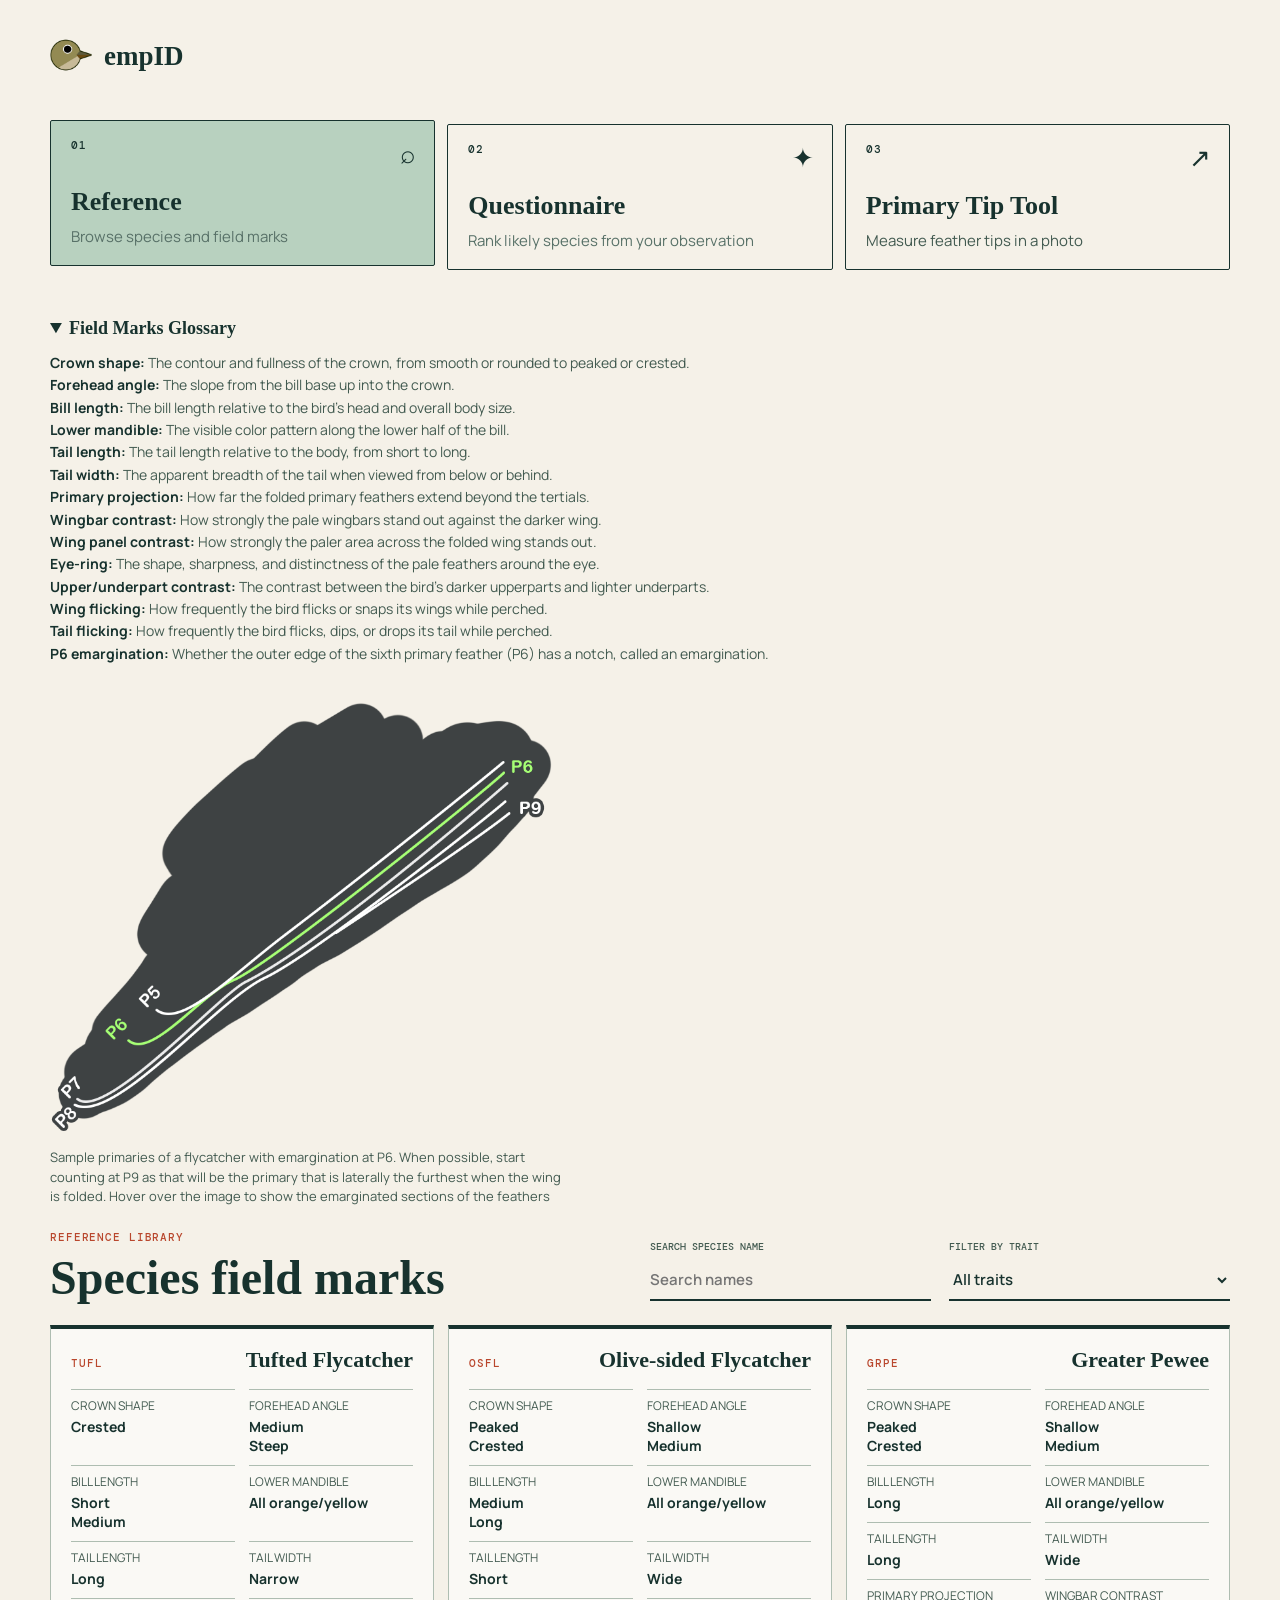
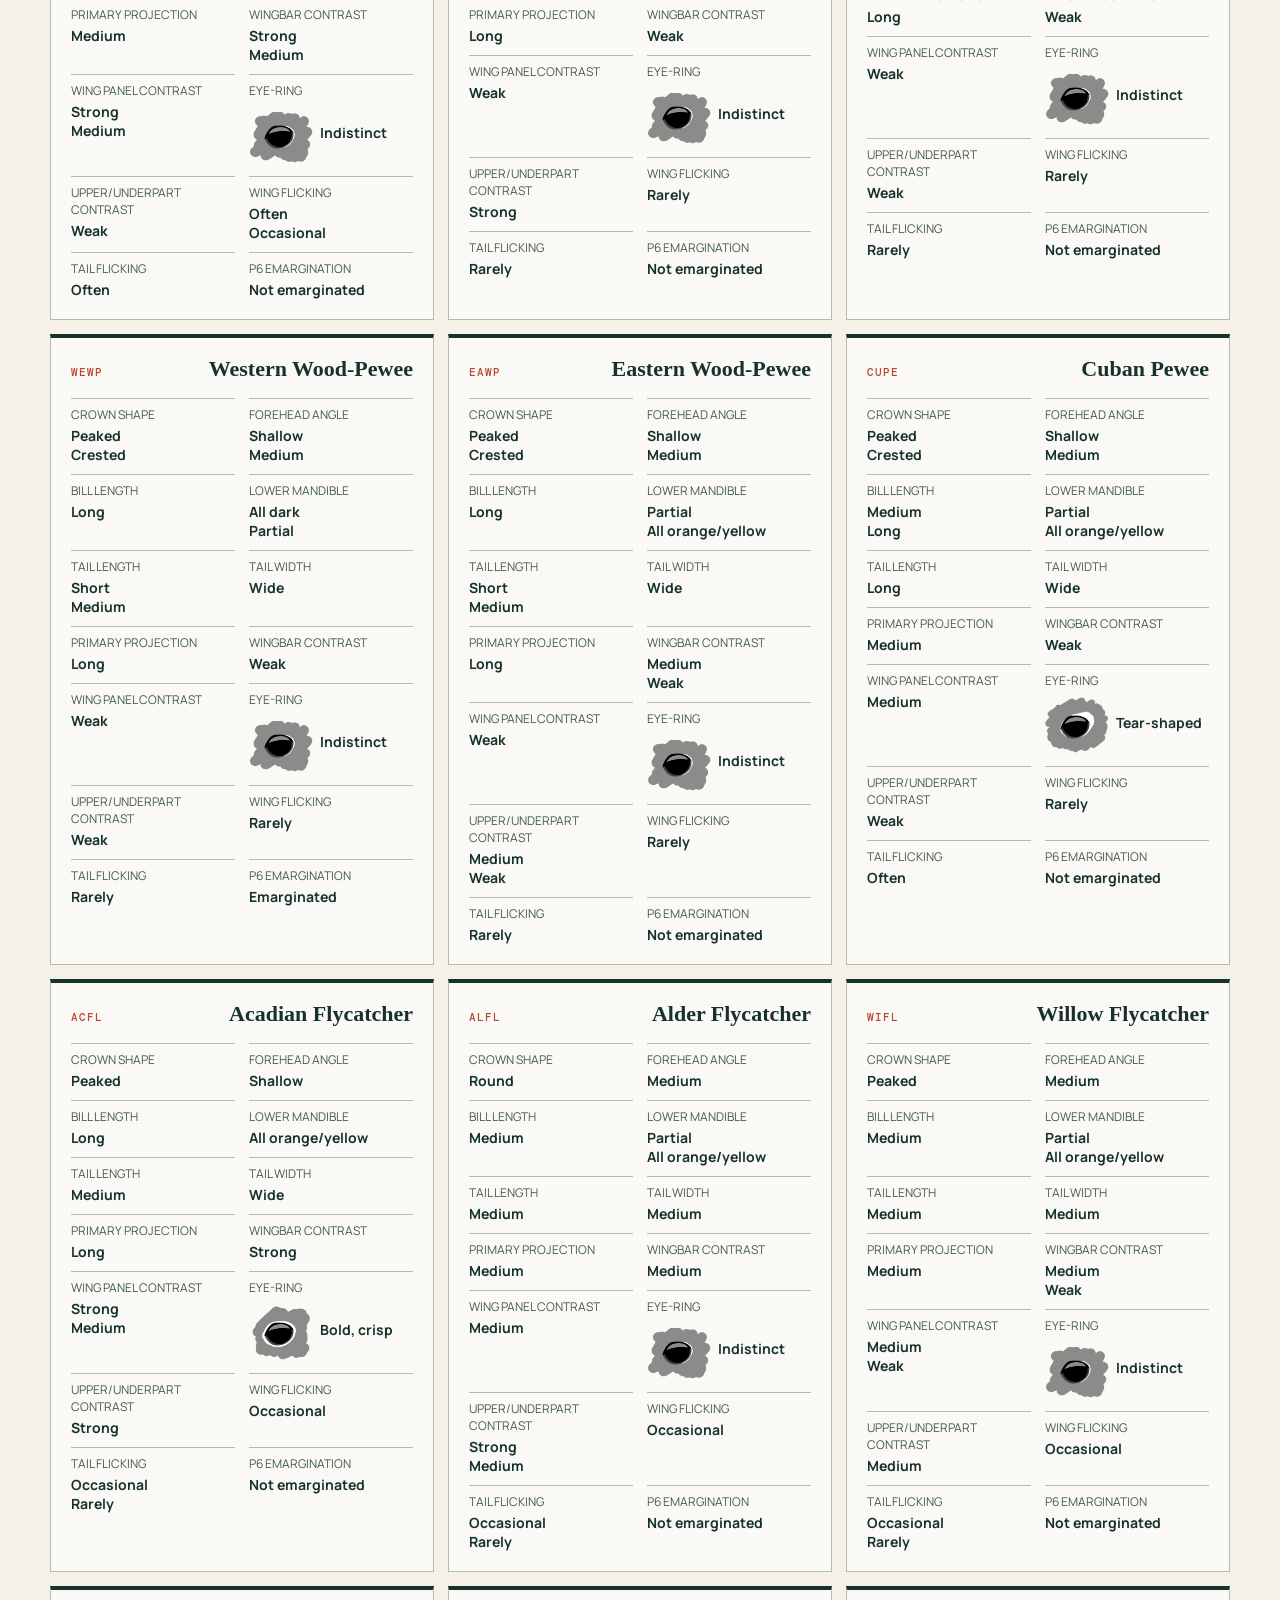
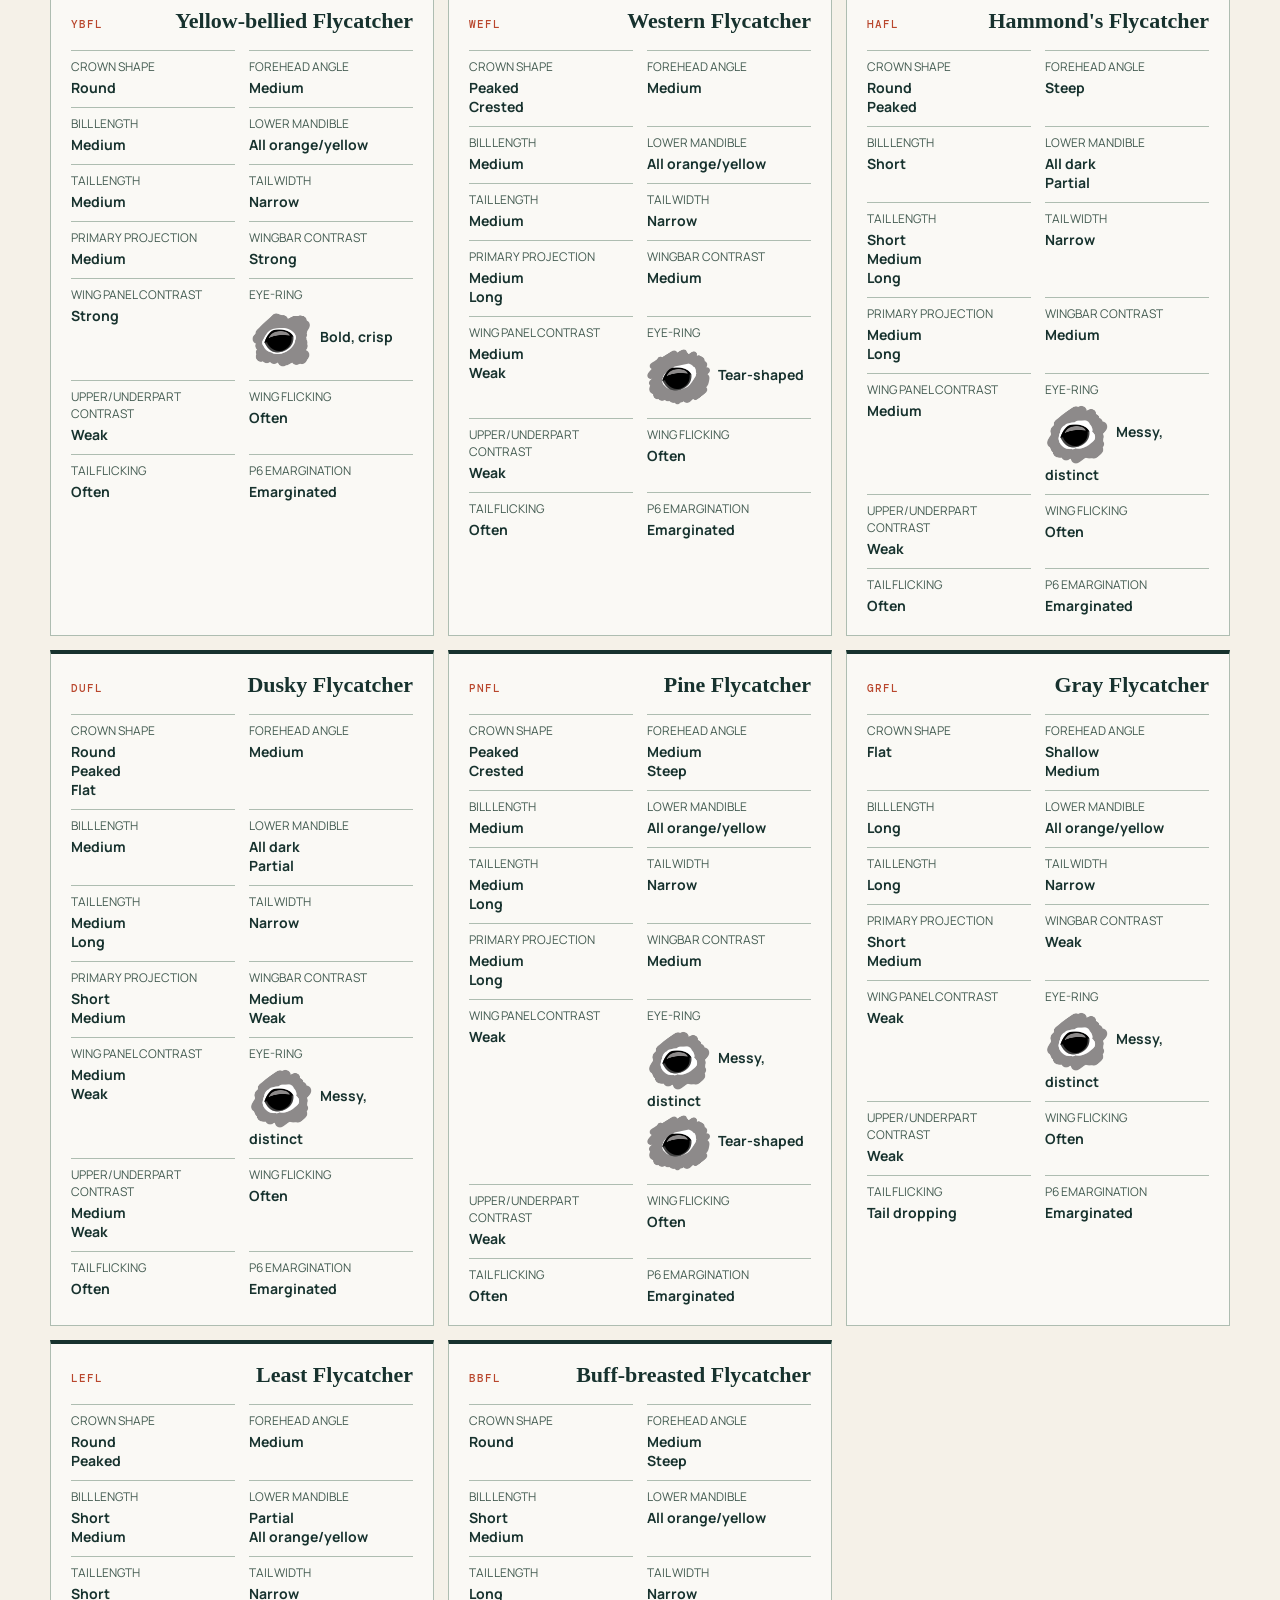
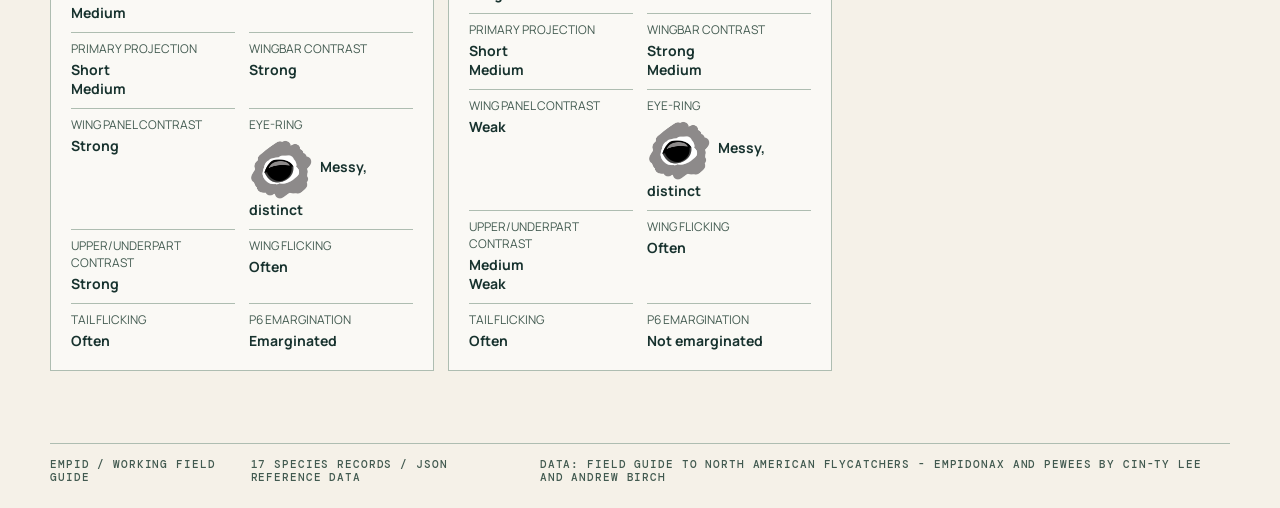
==== index.html @ 58818493 "undo radio button, add p6 diagram" ====
<!DOCTYPE html>
<html lang="en">
<head>
    <meta charset="UTF-8">
    <meta name="viewport" content="width=device-width, initial-scale=1.0">
    <meta name="theme-color" content="#173f3a">
    <title>empID | Empidonax field guide</title>
    <link rel="icon" type="image/svg+xml" href="favicon.svg">
    <link rel="stylesheet" href="css/index.css">
</head>
<body>
    <main class="shell">
        <header class="masthead">
            <div class="brand-mark" aria-hidden="true">
                <img src="favicon.svg" alt="">
            </div>
            <div>
                <h1>empID</h1>
            </div>
        </header>

        <nav class="main-actions" aria-label="Main tools">
            <button class="action-card active" type="button" data-view="reference" aria-controls="reference-view" aria-selected="true">
                <span class="action-number">01</span>
                <span class="action-icon" aria-hidden="true">⌕</span>
                <span class="action-title">Reference</span>
                <span class="action-description">Browse species and field marks</span>
            </button>
            <button class="action-card" type="button" data-view="quiz" aria-controls="quiz-view" aria-selected="false">
                <span class="action-number">02</span>
                <span class="action-icon" aria-hidden="true">✦</span>
                <span class="action-title">Questionnaire</span>
                <span class="action-description">Rank likely species from your observation</span>
            </button>
            <a class="action-card action-link" href="ptip.html" target="_blank" rel="noopener noreferrer" aria-label="Open Primary Tip Tool in a new tab">
                <span class="action-number">03</span>
                <span class="action-icon" aria-hidden="true">↗</span>
                <span class="action-title">Primary Tip Tool</span>
                <span class="action-description">Measure feather tips in a photo</span>
            </a>
        </nav>

        <section id="reference-view" class="view-panel" data-panel="reference" aria-labelledby="reference-title">
            <details class="field-mark-guide" open>
                <summary>Field Marks Glossary</summary>
                <div id="glossary-entries"></div>
                <figure class="p6-diagram">
                    <div class="p6-diagram-image">
                        <img src="images/p6_diagram.png" alt="Sample primaries of a flycatcher showing P6 emargination">
                        <img class="p6-diagram-hover" src="images/p6_diagram_hover.png" alt="">
                    </div>
                    <figcaption>Sample primaries of a flycatcher with emargination at P6. When possible, start counting at P9 as that will be the primary that is laterally the furthest when the wing is folded. Hover over the image to show the emarginated sections of the feathers</figcaption>
                </figure>
            </details>
            <div class="panel-heading">
                <div>
                    <p class="kicker">Reference library</p>
                    <h2 id="reference-title">Species field marks</h2>
                </div>
                <div class="reference-filters">
                    <label class="search-field">
                        <span>Search species name</span>
                        <input id="species-filter" type="search" placeholder="Search names" autocomplete="off">
                    </label>
                    <label class="search-field">
                        <span>Filter by trait</span>
                        <select id="trait-filter">
                            <option value="">All traits</option>
                        </select>
                    </label>
                </div>
            </div>
            <div id="species-grid" class="species-grid"></div>
        </section>

        <section id="quiz-view" class="view-panel hidden" data-panel="quiz" aria-labelledby="quiz-title">
            <div class="panel-heading">
                <div>
                    <p class="kicker">Optional evidence</p>
                    <h2 id="quiz-title">Which empid fits?</h2>
                    <p class="panel-note">Answer any number of questions. Unanswered clues do not affect the ranking.</p>
                </div>
                <button id="reset-quiz" class="text-button" type="button">Reset answers</button>
            </div>
            <div id="quiz-form" class="quiz-form"></div>
            <div class="results-heading">
                <h3>Current ranking</h3>
                <span id="answer-count">0 clues selected</span>
            </div>
            <div id="quiz-results" class="quiz-results" aria-live="polite"></div>
        </section>

        <footer>
            <span>empID / working field guide</span>
            <span id="species-count"></span>
            <span id="data-source"></span>
        </footer>
    </main>
    <script src="js/index.js"></script>
</body>
</html>
---- css/index.css ----
@import url('https://fonts.googleapis.com/css2?family=DM+Mono:wght@400;500&family=Manrope:wght@400;600;700;800&display=swap');

:root { --ink: #17322e; --muted: #425a50; --paper: #f5f1e8; --line: #aebdb1; --accent: #b9472d; --mint: #b8d1bf; --blue: #9bc5cc; }
* { box-sizing: border-box; }
html { min-width: 320px; background: var(--paper); }
body { margin: 0; color: var(--ink); font-family: Manrope, sans-serif; font-size: 17px; background: var(--paper); }
.shell { width: min(1180px, calc(100% - 48px)); margin: 0 auto; padding: 34px 0 24px; }
.masthead { display: flex; align-items: center; gap: 12px; }
.brand-mark { width: 42px; height: 42px; flex-shrink: 0; }
.brand-mark img { display: block; width: 100%; height: 100%; }
.kicker, .species-code, footer, .action-number, .result-score { font: 500 11px/1.2 'DM Mono', monospace; letter-spacing: .08em; text-transform: uppercase; }
h1 { margin: 2px 0 0; font: 800 27px/1 Georgia, serif; letter-spacing: 0; }
.kicker { margin: 0 0 10px; color: var(--accent); }
h2 { margin: 0; max-width: 650px; font: 800 clamp(36px, 6vw, 74px)/.98 Georgia, serif; letter-spacing: 0; }
.main-actions { display: grid; grid-template-columns: repeat(3, 1fr); gap: 12px; margin: 48px 0 54px; }
.action-card { position: relative; min-height: 145px; padding: 18px 20px; border: 1px solid var(--ink); border-radius: 2px; background: transparent; color: var(--ink); text-align: left; cursor: pointer; font-family: inherit; transition: transform .2s, background .2s; }
.action-card:hover, .action-card.active { transform: translateY(-4px); background: var(--mint); }
.action-card:nth-child(2).active { background: var(--blue); }
.action-card:nth-child(3) { background: transparent; color: var(--ink); border-color: var(--ink); }
.action-card:nth-child(3):hover { background: var(--mint); }
.action-number { display: block; }
.action-icon { position: absolute; top: 14px; right: 18px; font-size: 26px; }
.action-title { display: block; margin-top: 35px; font: 800 26px Georgia, serif; }
.action-description { display: block; margin-top: 9px; color: #587168; font-size: 15px; line-height: 1.4; }
.action-card:nth-child(3) .action-description { color: var(--muted); }
.action-link { text-decoration: none; }
.view-panel { min-height: 360px; }
.hidden { display: none !important; }
.panel-heading { display: flex; align-items: end; justify-content: space-between; gap: 24px; margin-bottom: 24px; }
.panel-heading h2 { font-size: clamp(30px, 4vw, 48px); }
.panel-note { margin: 12px 0 0; color: var(--muted); font-size: 14px; }
.field-mark-guide { max-width: 920px; margin: -6px 0 24px; color: var(--muted); font-size: 14px; line-height: 1.6; }
.field-mark-guide summary { color: var(--ink); cursor: pointer; font: 800 18px/1.2 Georgia, serif; }
.field-mark-guide[open] summary { margin-bottom: 12px; }
.field-mark-guide strong { color: var(--ink); }
.p6-diagram { max-width: 520px; margin: 20px 0 0; }
.p6-diagram-image { position: relative; overflow: hidden;}
.p6-diagram-image img { display: block; width: 100%; height: auto; }
.p6-diagram-hover { position: absolute; inset: 0; opacity: 0; transition: opacity .18s ease; }
.p6-diagram-image:hover .p6-diagram-hover, .p6-diagram-image:focus-within .p6-diagram-hover { opacity: 1; }
.p6-diagram figcaption { margin-top: 9px; color: var(--muted); font-size: 13px; line-height: 1.5; }
.reference-filters { display: grid; grid-template-columns: repeat(2, minmax(150px, 1fr)); gap: 18px; width: min(580px, 100%); }
.search-field { display: grid; gap: 7px; width: 100%; color: var(--muted); font: 500 10px 'DM Mono', monospace; text-transform: uppercase; }
.search-field input, .search-field select { width: 100%; min-height: 39px; padding: 8px 0; border: 0; border-bottom: 2px solid var(--ink); outline: 0; background: transparent; color: var(--ink); font: 600 15px Manrope, sans-serif; }
.search-field select { padding-right: 8px; cursor: pointer; }
.search-field input:focus, .search-field select:focus { border-color: var(--accent); box-shadow: 0 2px 0 var(--accent); }
.species-grid { display: grid; grid-template-columns: repeat(3, 1fr); gap: 14px; }
.species-card { padding: 20px; border: 1px solid var(--line); border-top: 4px solid var(--ink); background: rgba(255,255,255,.58); }
.species-card-top { display: flex; align-items: baseline; justify-content: space-between; gap: 10px; margin-bottom: 18px; }
.species-card h3 { margin: 0; font: 800 22px/1 Georgia, serif; }
.species-code { color: var(--accent); }
.trait-image { display: inline-block; width: 64px; height: 64px; margin-right: 7px; border: 0; object-fit: contain; vertical-align: middle; }
dl { display: grid; grid-template-columns: 1fr 1fr; gap: 10px 14px; margin: 0; }
dl div { border-top: 1px solid var(--line); padding-top: 7px; }
dt { color: var(--muted); font-size: 12px; text-transform: uppercase; }
dd { margin: 3px 0 0; font-size: 14px; font-weight: 700; }
.quiz-form { display: grid; grid-template-columns: repeat(3, 1fr); gap: 14px; }
.quiz-question { min-width: 0; margin: 0; padding: 15px; border: 1px solid var(--line); }
.quiz-question legend { padding: 0 6px; font-weight: 800; font-size: 13px; }
.option-list { display: flex; flex-wrap: wrap; gap: 7px; }
.option input { position: absolute; opacity: 0; }
.option span { display: block; padding: 8px 10px; border: 1px solid var(--line); color: #53675e; font-size: 13px; cursor: pointer; }
.option .trait-image { width: 64px; height: 64px; margin: -3px 8px -10px 0; }
.option input:checked + span { border-color: var(--ink); background: var(--ink); color: #fff; }
.option input:focus-visible + span { outline: 2px solid var(--accent); outline-offset: 2px; }
.text-button { border: 0; border-bottom: 1px solid var(--ink); padding: 5px 0; background: transparent; color: var(--ink); cursor: pointer; font: 500 11px 'DM Mono', monospace; text-transform: uppercase; }
.results-heading { display: flex; align-items: baseline; justify-content: space-between; margin: 40px 0 12px; border-bottom: 1px solid var(--ink); }
.results-heading h3 { margin: 0 0 10px; font: 800 21px Georgia, serif; }
#answer-count { color: var(--muted); font-size: 12px; }
.result-row { display: grid; grid-template-columns: 34px minmax(140px, 1.1fr) 2fr 58px; align-items: center; gap: 16px; padding: 11px 0; border-bottom: 1px solid var(--line); }
.result-row strong { font-size: 14px; }
.rank { color: var(--muted); font: 500 11px 'DM Mono', monospace; }
.result-bar { height: 6px; background: var(--line); }
.result-bar i { display: block; height: 100%; background: var(--accent); transition: width .25s; }
.result-score { color: var(--muted); text-align: right; }
.top-result strong, .top-result .result-score { color: var(--accent); }
.empty-state { color: var(--muted); }
footer { display: flex; justify-content: space-between; gap: 16px; margin-top: 72px; padding-top: 14px; border-top: 1px solid var(--line); color: var(--muted); }
@media (max-width: 760px) { .shell { width: min(100% - 28px, 600px); padding-top: 22px; } .main-actions, .species-grid, .quiz-form { grid-template-columns: 1fr; } .main-actions { margin: 36px 0 40px; } .action-card { min-height: 112px; } .action-title { margin-top: 22px; font-size: 24px; } .panel-heading { align-items: start; flex-direction: column; } .reference-filters { grid-template-columns: 1fr; gap: 14px; } .search-field { width: 100%; } .result-row { grid-template-columns: 28px 1fr 70px; gap: 10px; } .result-bar { grid-column: 2 / 4; grid-row: 2; } .result-score { grid-column: 3; grid-row: 1; } footer { margin-top: 45px; flex-direction: column; gap: 7px; } }
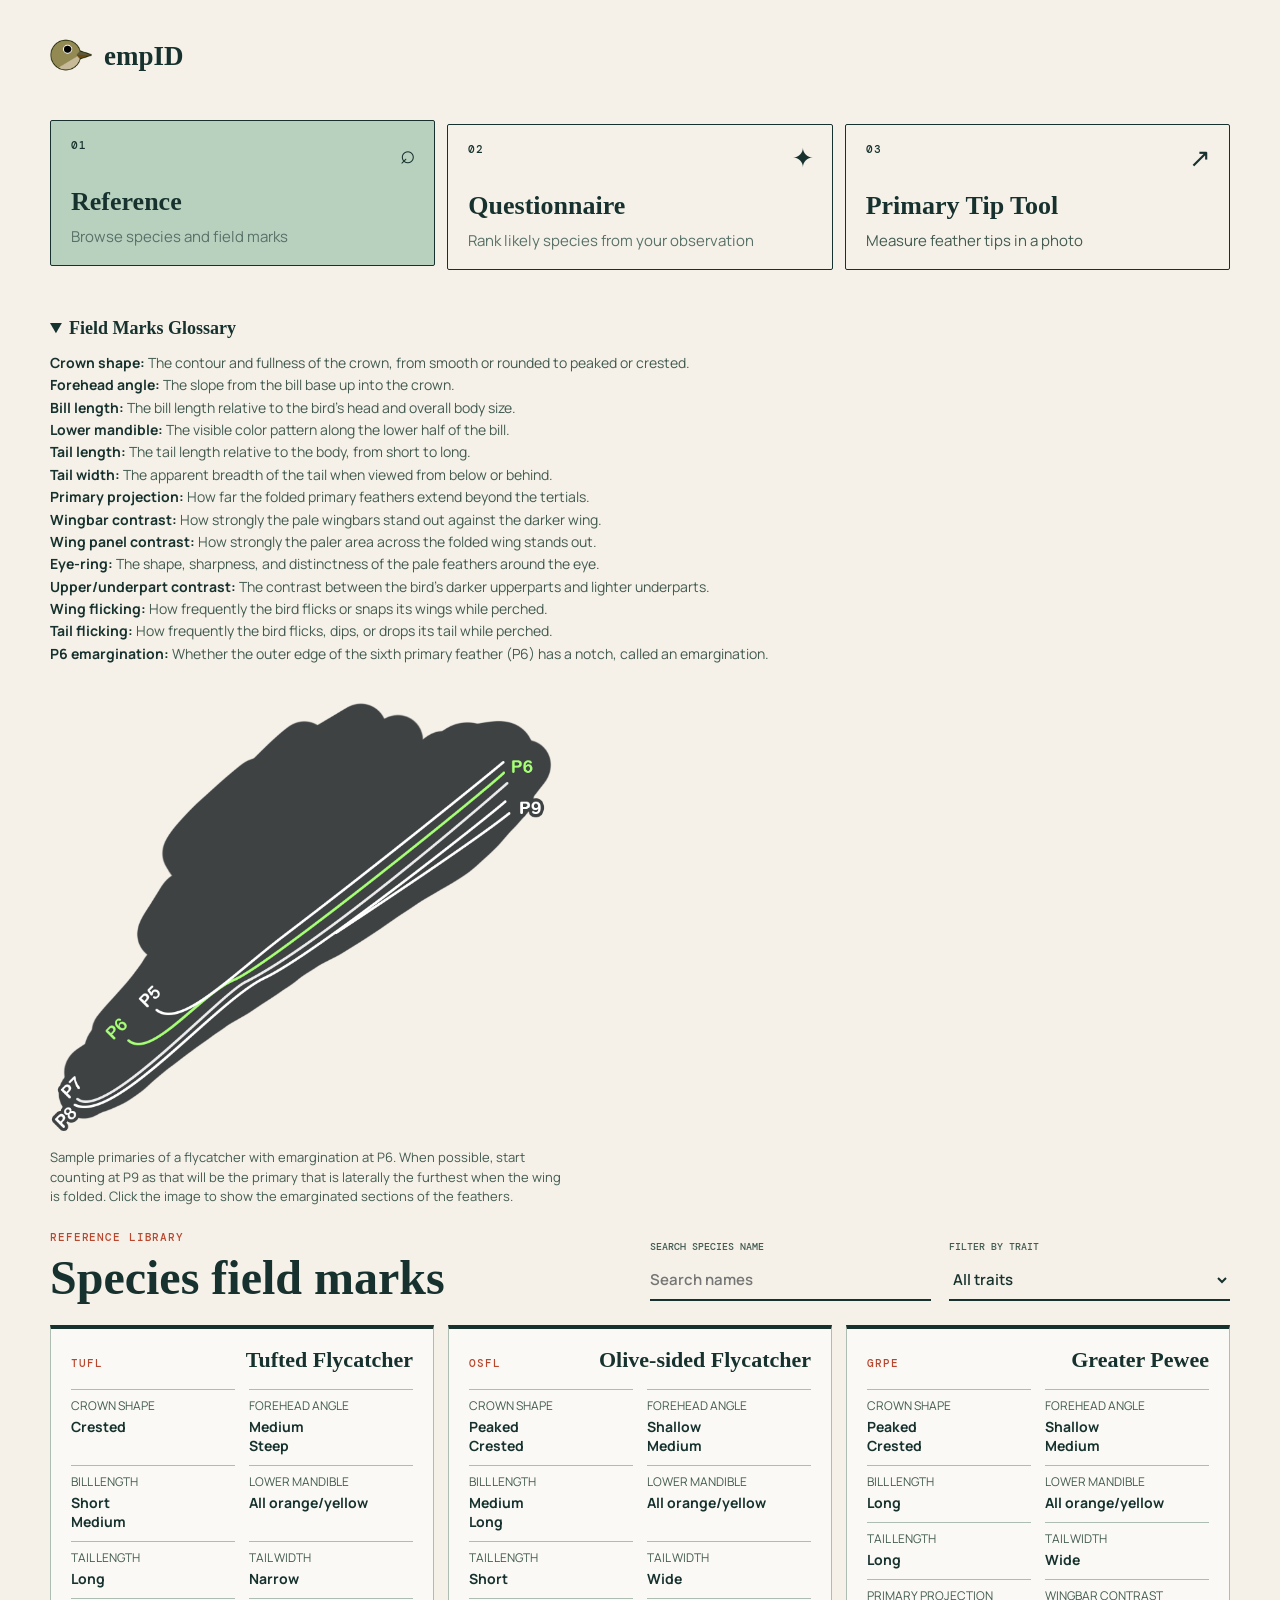
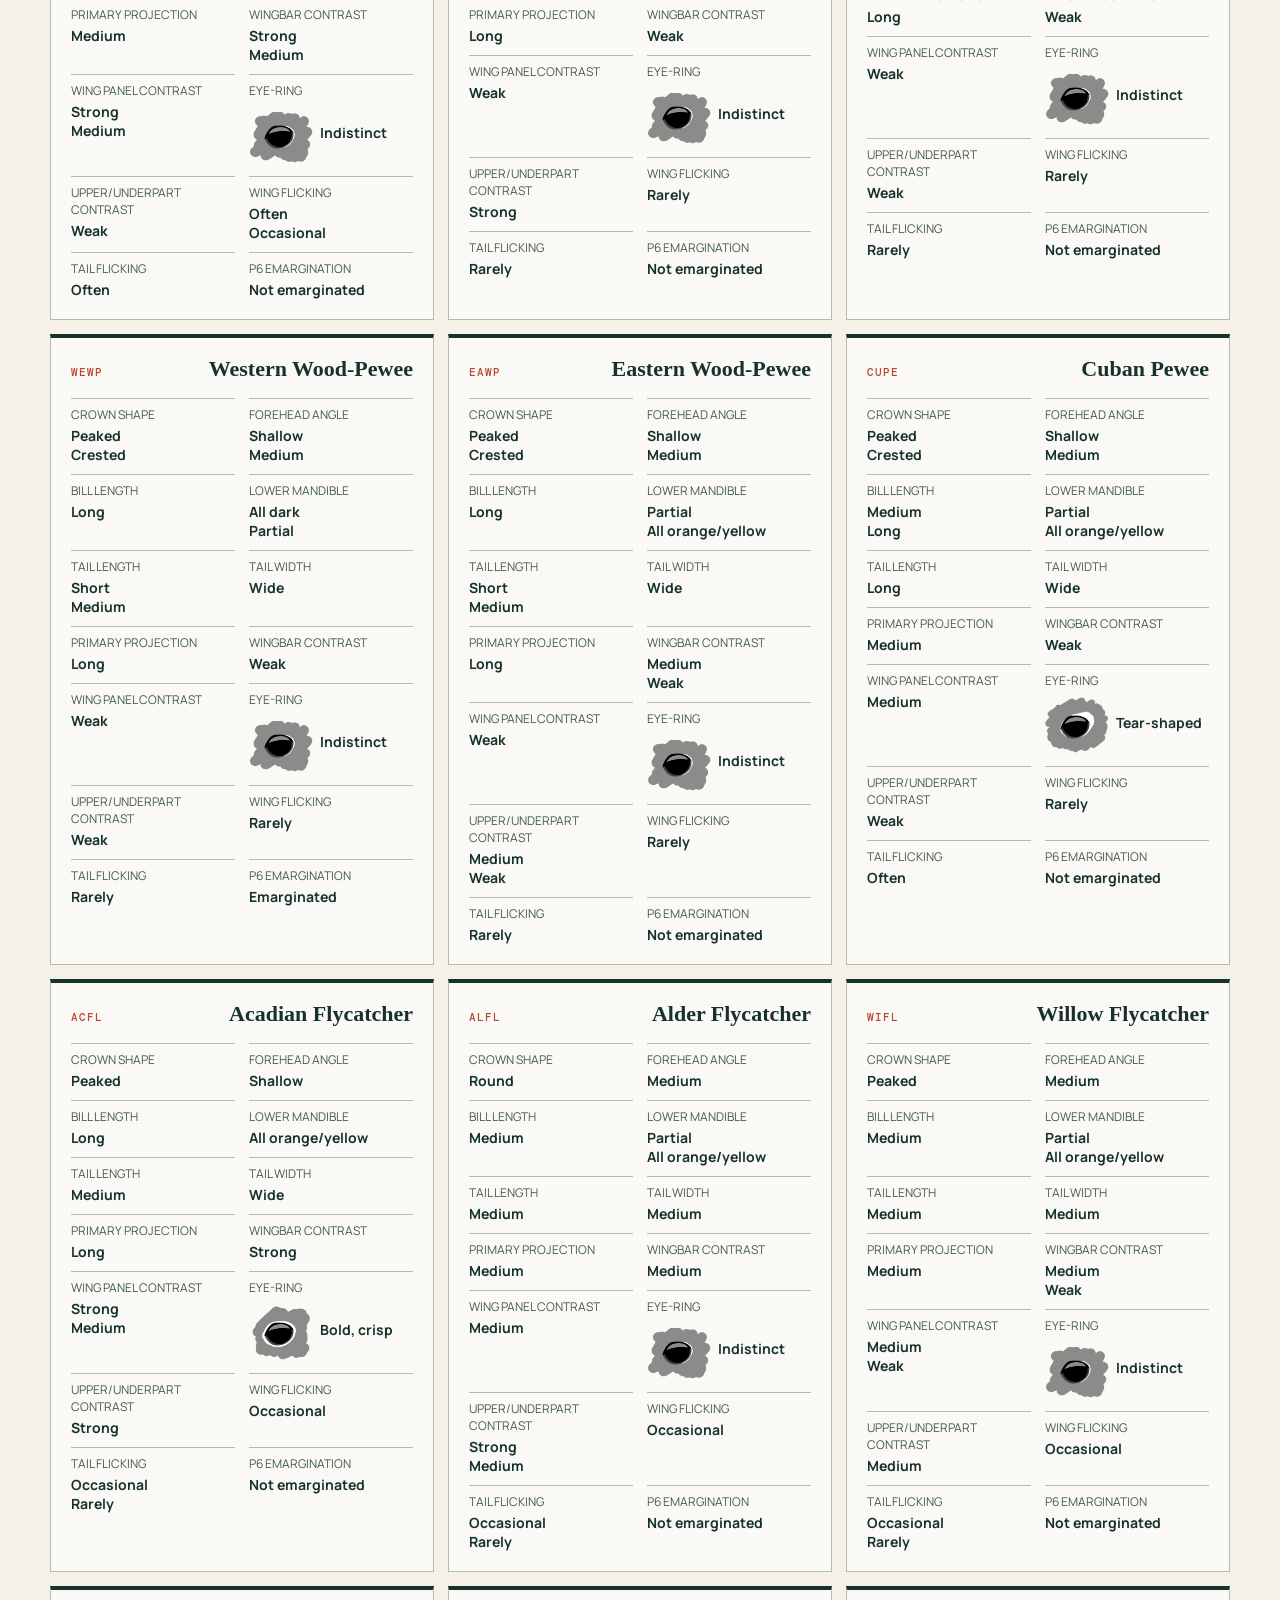
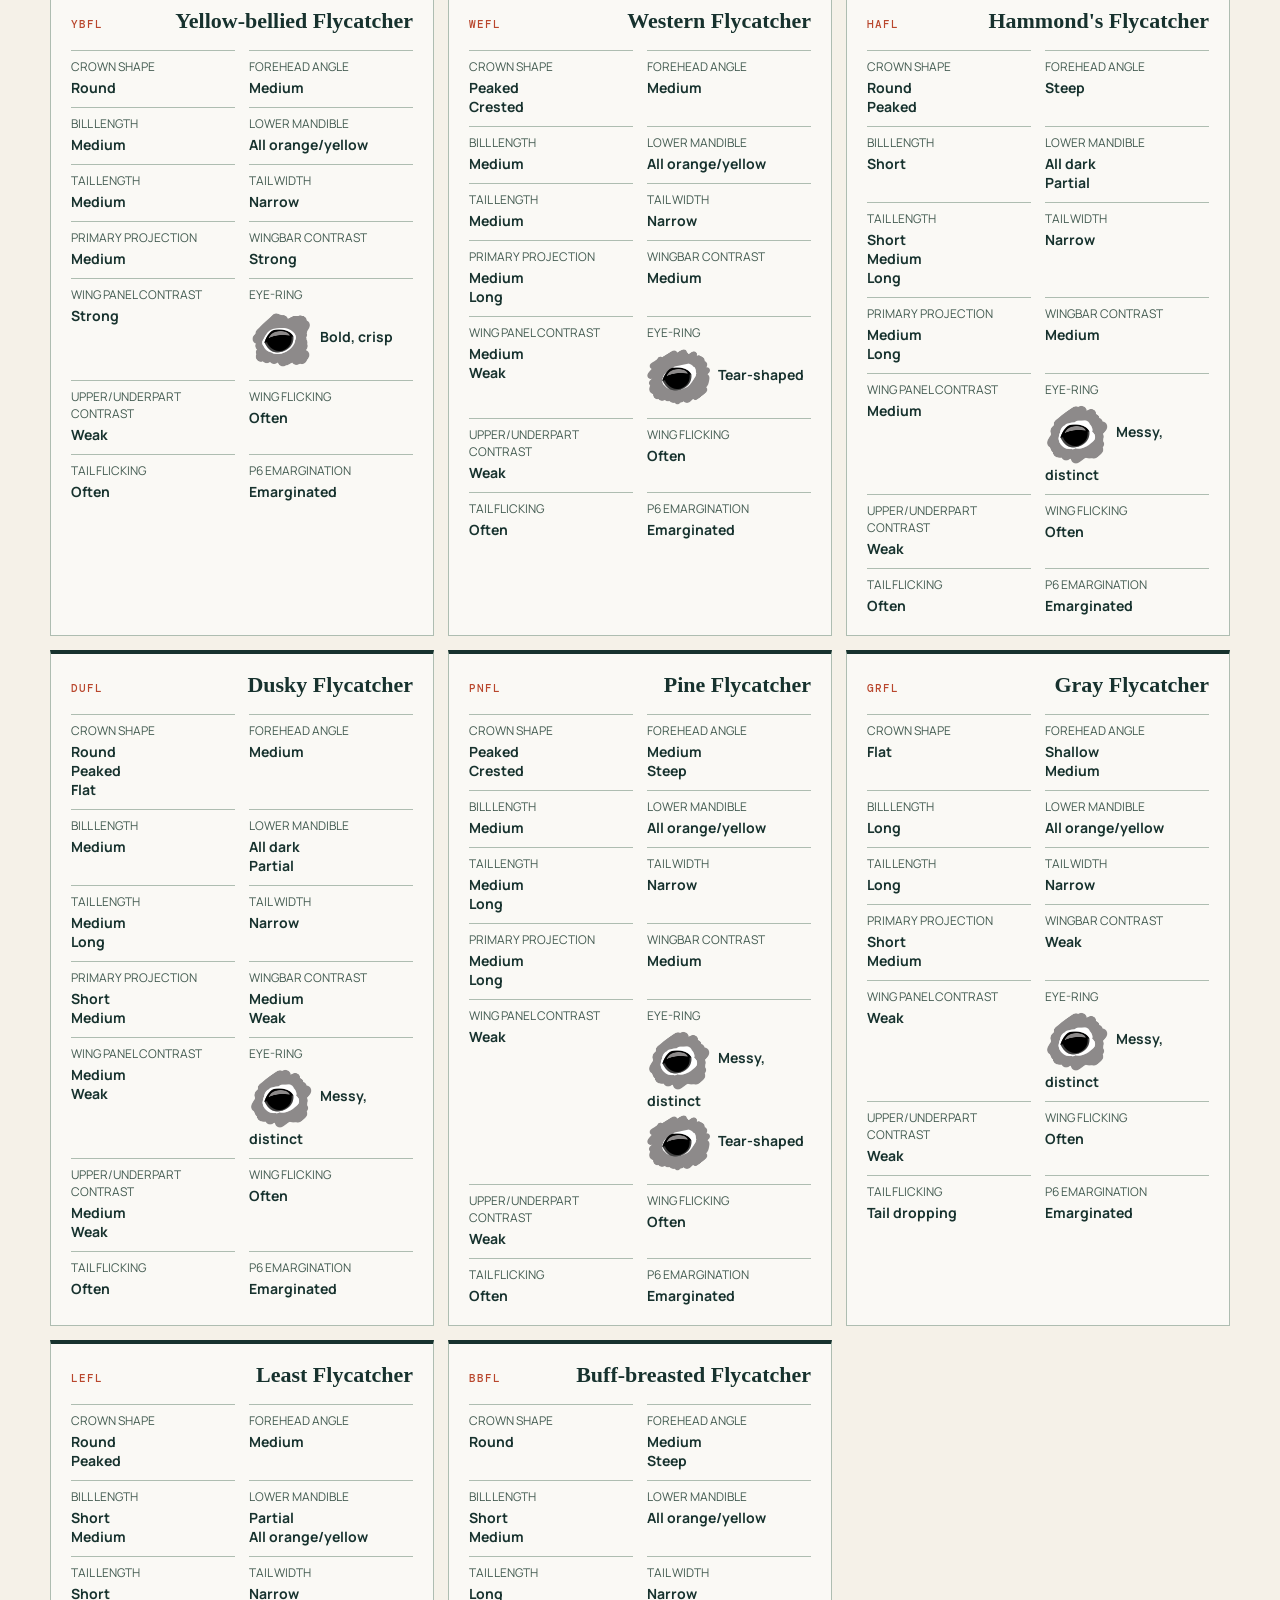
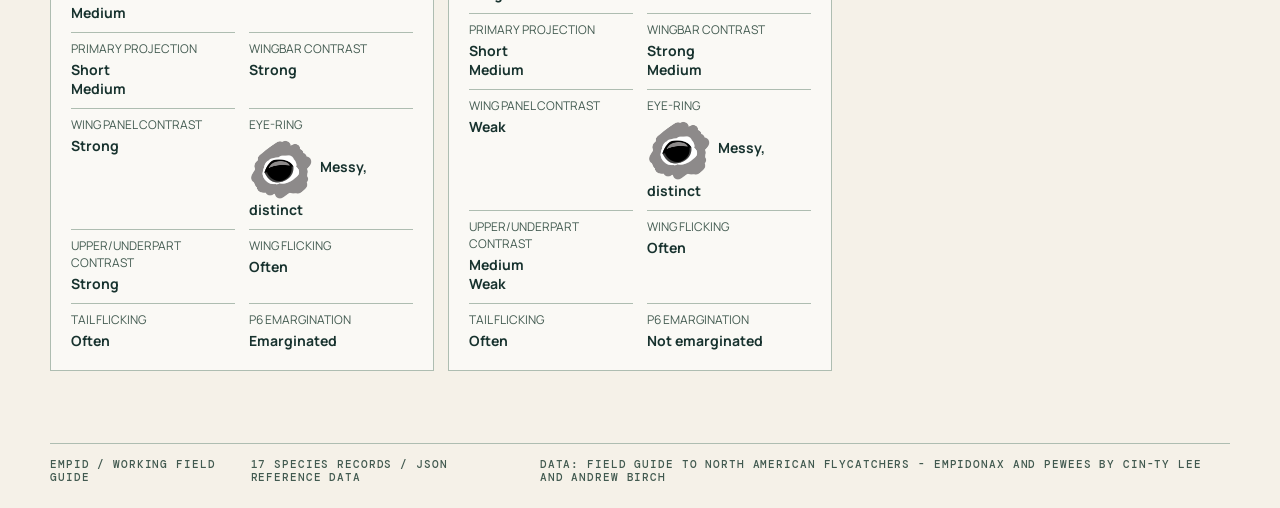
==== commit 346b5813: "convert hover to click" ====
--- a/index.html
+++ b/index.html
@@ -45,11 +45,11 @@
                 <summary>Field Marks Glossary</summary>
                 <div id="glossary-entries"></div>
                 <figure class="p6-diagram">
-                    <div class="p6-diagram-image">
+                    <button class="p6-diagram-image" type="button" aria-pressed="false" aria-label="Show P6 emargination overlay">
                         <img src="images/p6_diagram.png" alt="Sample primaries of a flycatcher showing P6 emargination">
                         <img class="p6-diagram-hover" src="images/p6_diagram_hover.png" alt="">
-                    </div>
-                    <figcaption>Sample primaries of a flycatcher with emargination at P6. When possible, start counting at P9 as that will be the primary that is laterally the furthest when the wing is folded. Hover over the image to show the emarginated sections of the feathers</figcaption>
+                    </button>
+                    <figcaption>Sample primaries of a flycatcher with emargination at P6. When possible, start counting at P9 as that will be the primary that is laterally the furthest when the wing is folded. Click the image to show the emarginated sections of the feathers.</figcaption>
                 </figure>
             </details>
             <div class="panel-heading">
--- a/css/index.css
+++ b/css/index.css
@@ -34,10 +34,11 @@
 .field-mark-guide[open] summary { margin-bottom: 12px; }
 .field-mark-guide strong { color: var(--ink); }
 .p6-diagram { max-width: 520px; margin: 20px 0 0; }
-.p6-diagram-image { position: relative; overflow: hidden;}
+.p6-diagram-image { display: block; position: relative; width: 100%; overflow: hidden; padding: 0; border: 0; background: transparent; color: inherit; cursor: pointer; text-align: left; }
 .p6-diagram-image img { display: block; width: 100%; height: auto; }
 .p6-diagram-hover { position: absolute; inset: 0; opacity: 0; transition: opacity .18s ease; }
-.p6-diagram-image:hover .p6-diagram-hover, .p6-diagram-image:focus-within .p6-diagram-hover { opacity: 1; }
+.p6-diagram-image[aria-pressed="true"] .p6-diagram-hover { opacity: 1; }
+.p6-diagram-image:focus-visible { outline: 2px solid var(--accent); outline-offset: 3px; }
 .p6-diagram figcaption { margin-top: 9px; color: var(--muted); font-size: 13px; line-height: 1.5; }
 .reference-filters { display: grid; grid-template-columns: repeat(2, minmax(150px, 1fr)); gap: 18px; width: min(580px, 100%); }
 .search-field { display: grid; gap: 7px; width: 100%; color: var(--muted); font: 500 10px 'DM Mono', monospace; text-transform: uppercase; }
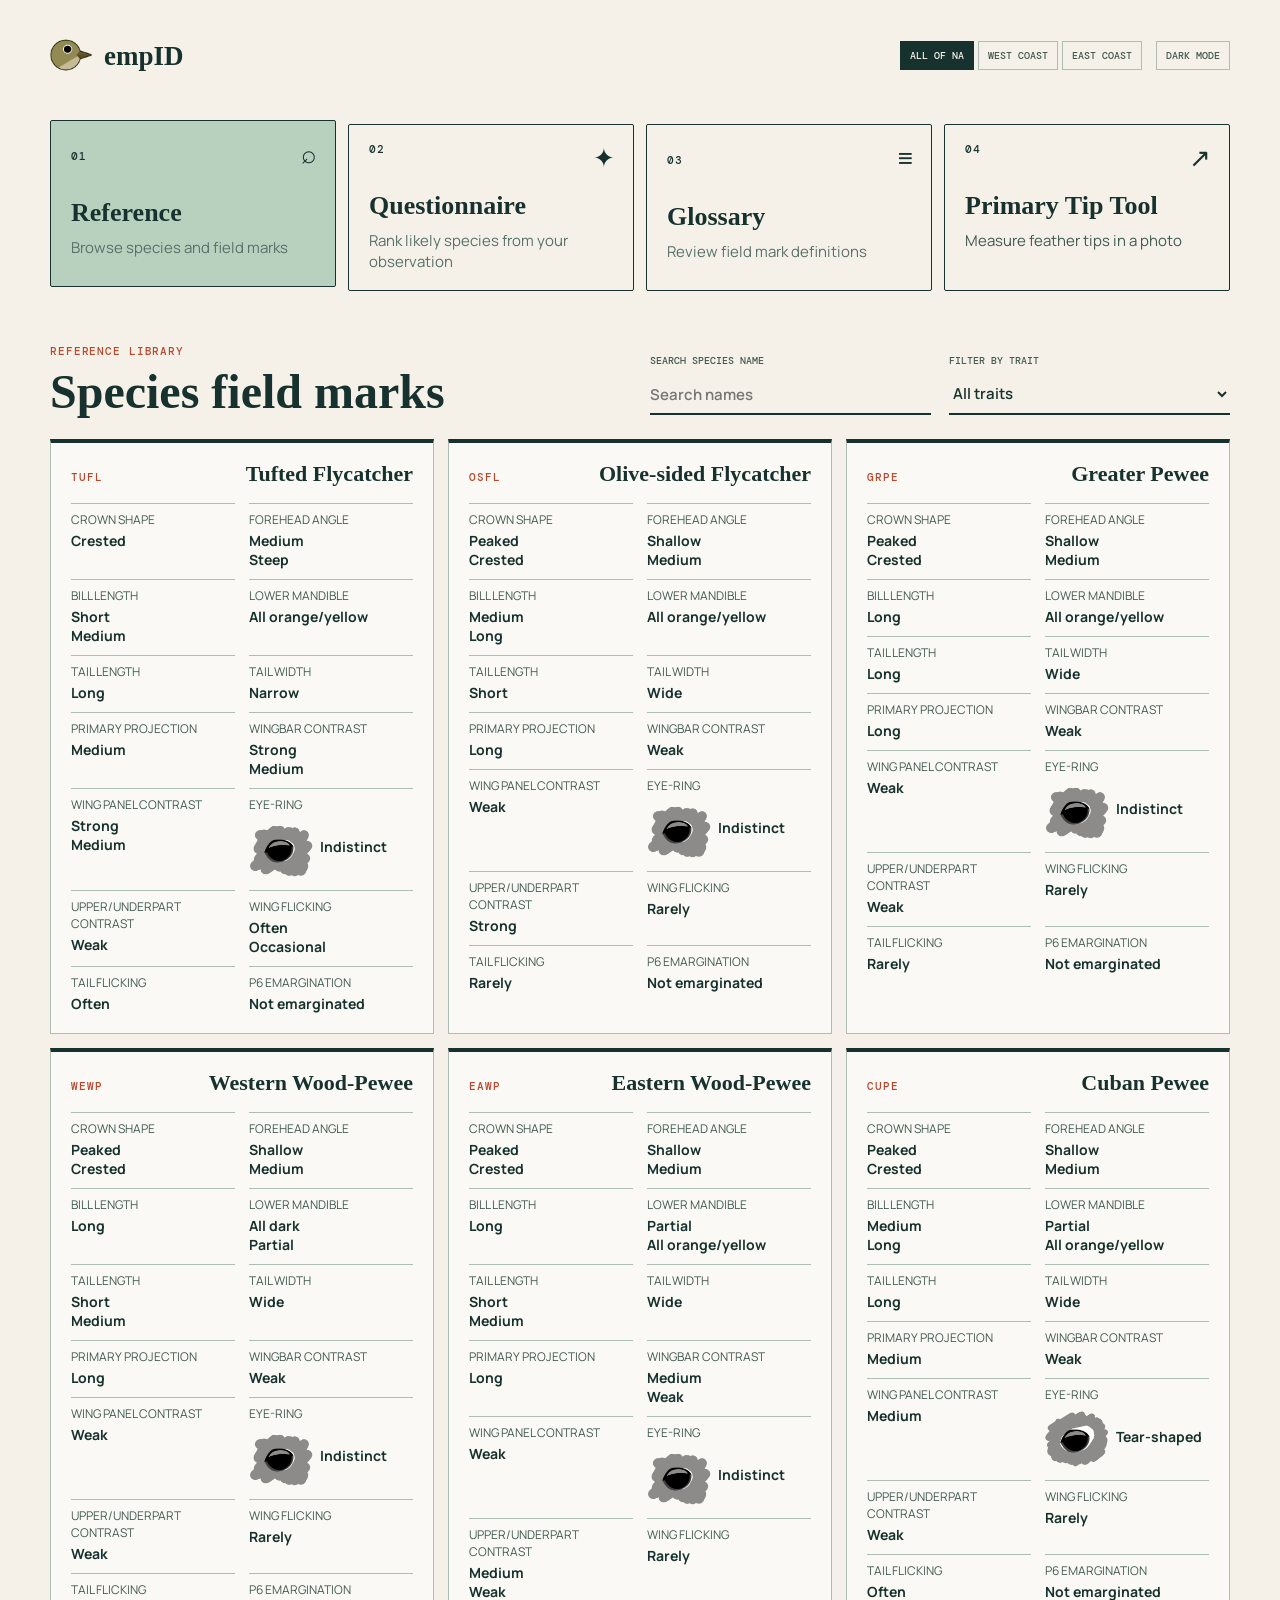
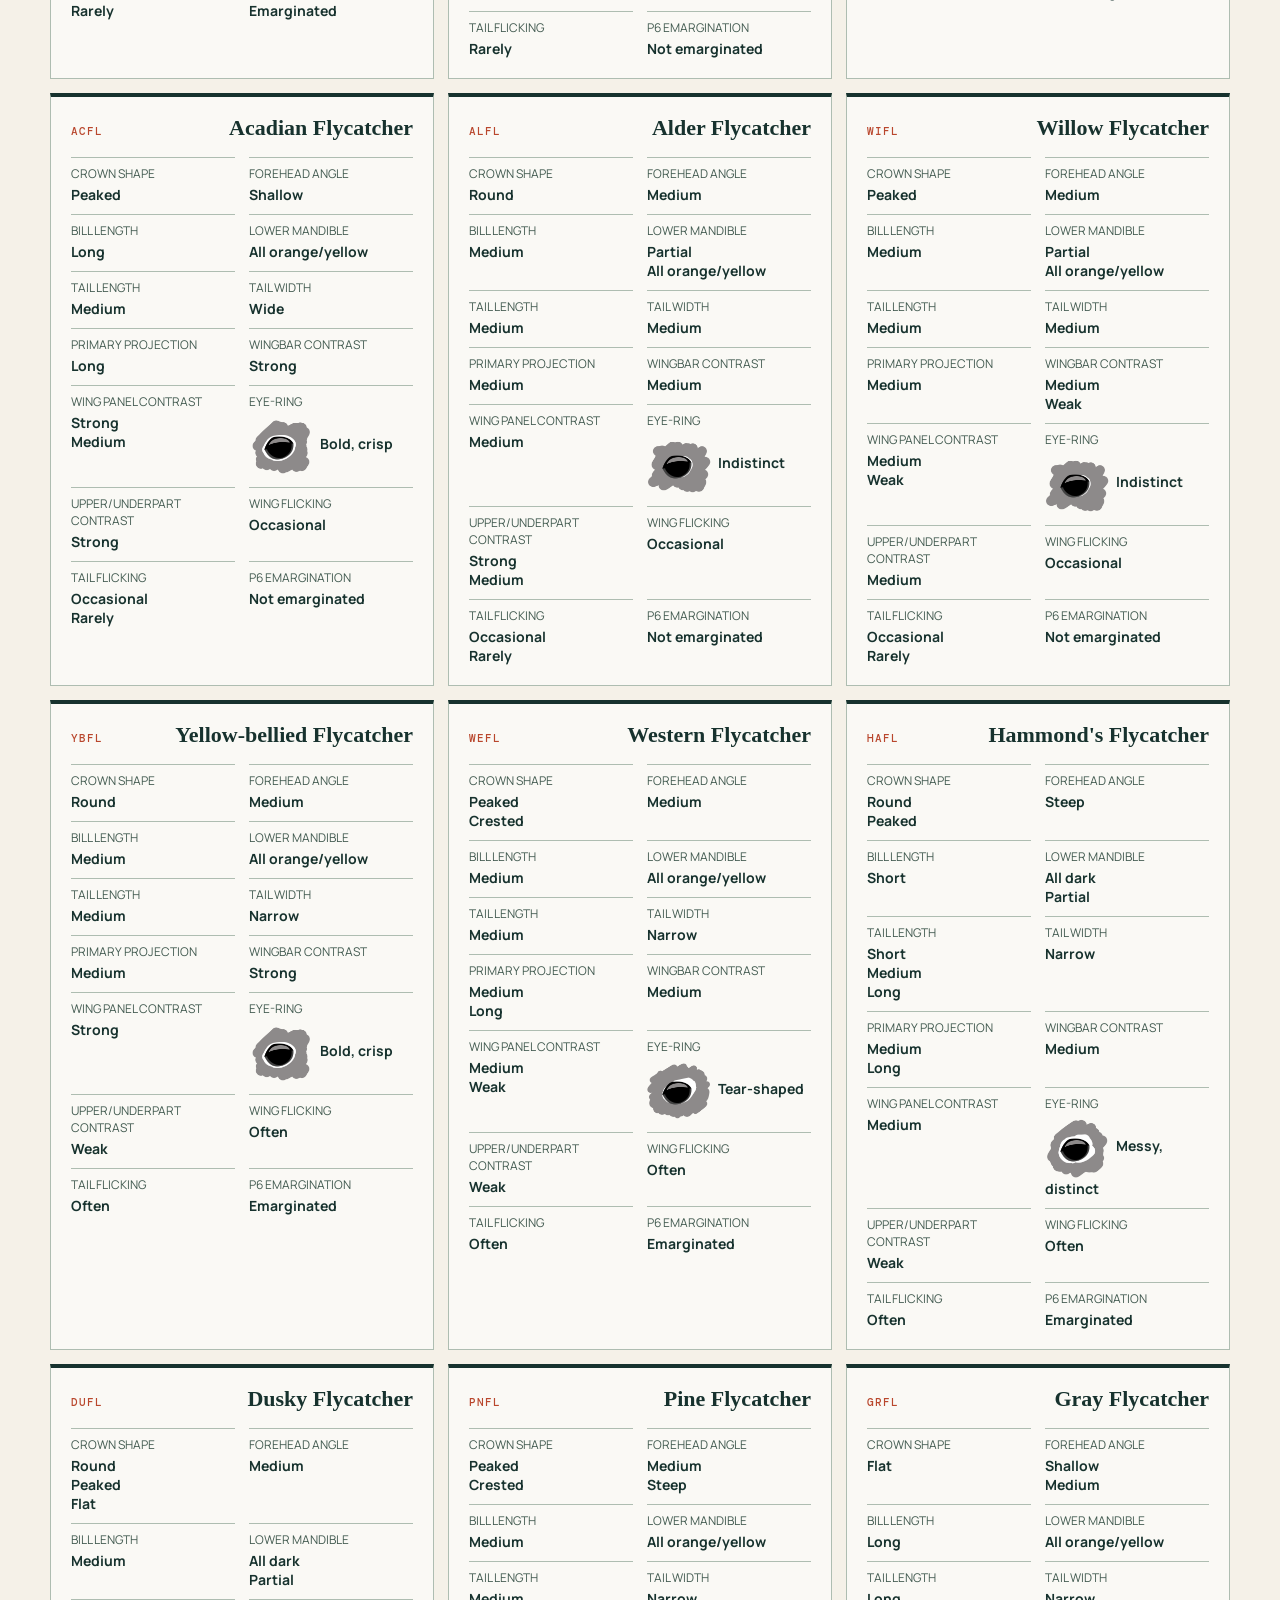
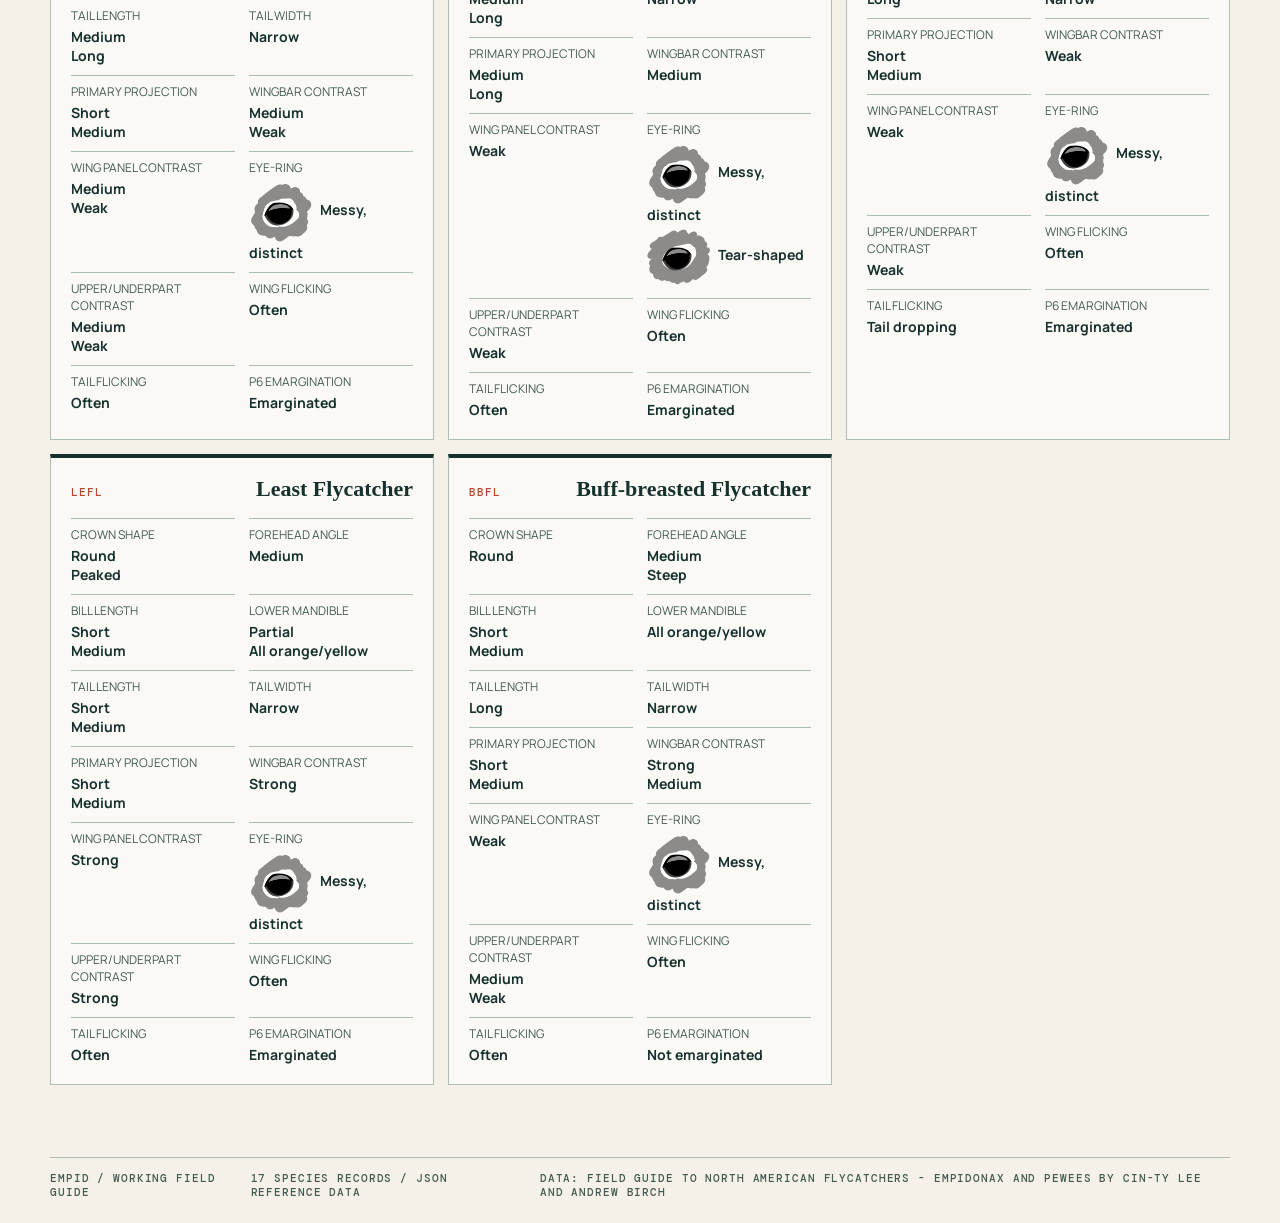
==== commit c6c27e92: "added coastal filter, dark mode, moved glossary" ====
--- a/index.html
+++ b/index.html
@@ -4,7 +4,7 @@
     <meta charset="UTF-8">
     <meta name="viewport" content="width=device-width, initial-scale=1.0">
     <meta name="theme-color" content="#173f3a">
-    <title>empID | Empidonax field guide</title>
+    <title>empID | Empidonax helper tool</title>
     <link rel="icon" type="image/svg+xml" href="favicon.svg">
     <link rel="stylesheet" href="css/index.css">
 </head>
@@ -16,6 +16,14 @@
             </div>
             <div>
                 <h1>empID</h1>
+            </div>
+            <div class="header-controls">
+                <div class="region-toggle" role="group" aria-label="Filter empids by region">
+                    <button class="region-button active" type="button" data-region="all" aria-pressed="true">All of NA</button>
+                    <button class="region-button" type="button" data-region="west" aria-pressed="false">West Coast</button>
+                    <button class="region-button" type="button" data-region="east" aria-pressed="false">East Coast</button>
+                </div>
+                <button id="dark-mode-toggle" class="dark-mode-toggle" type="button" aria-pressed="false">Dark mode</button>
             </div>
         </header>
 
@@ -32,26 +40,21 @@
                 <span class="action-title">Questionnaire</span>
                 <span class="action-description">Rank likely species from your observation</span>
             </button>
+            <button class="action-card" type="button" data-view="glossary" aria-controls="glossary-view" aria-selected="false">
+                <span class="action-number">03</span>
+                <span class="action-icon" aria-hidden="true">≡</span>
+                <span class="action-title">Glossary</span>
+                <span class="action-description">Review field mark definitions</span>
+            </button>
             <a class="action-card action-link" href="ptip.html" target="_blank" rel="noopener noreferrer" aria-label="Open Primary Tip Tool in a new tab">
-                <span class="action-number">03</span>
-                <span class="action-icon" aria-hidden="true">↗</span>
+                <span class="action-number">04</span>
+                <span class="action-icon" aria-hidden="true">&#x2197;&#xFE0E;</span>
                 <span class="action-title">Primary Tip Tool</span>
                 <span class="action-description">Measure feather tips in a photo</span>
             </a>
         </nav>
 
         <section id="reference-view" class="view-panel" data-panel="reference" aria-labelledby="reference-title">
-            <details class="field-mark-guide" open>
-                <summary>Field Marks Glossary</summary>
-                <div id="glossary-entries"></div>
-                <figure class="p6-diagram">
-                    <button class="p6-diagram-image" type="button" aria-pressed="false" aria-label="Show P6 emargination overlay">
-                        <img src="images/p6_diagram.png" alt="Sample primaries of a flycatcher showing P6 emargination">
-                        <img class="p6-diagram-hover" src="images/p6_diagram_hover.png" alt="">
-                    </button>
-                    <figcaption>Sample primaries of a flycatcher with emargination at P6. When possible, start counting at P9 as that will be the primary that is laterally the furthest when the wing is folded. Click the image to show the emarginated sections of the feathers.</figcaption>
-                </figure>
-            </details>
             <div class="panel-heading">
                 <div>
                     <p class="kicker">Reference library</p>
@@ -71,6 +74,26 @@
                 </div>
             </div>
             <div id="species-grid" class="species-grid"></div>
+        </section>
+
+        <section id="glossary-view" class="view-panel hidden" data-panel="glossary" aria-labelledby="glossary-title">
+            <div class="panel-heading">
+                <div>
+                    <p class="kicker">Field marks</p>
+                    <h2 id="glossary-title">Glossary</h2>
+                    <p class="panel-note">Definitions and visual references for the traits used throughout the guide.</p>
+                </div>
+            </div>
+            <div class="field-mark-guide">
+                <div id="glossary-entries"></div>
+                <figure class="p6-diagram">
+                    <button class="p6-diagram-image" type="button" aria-pressed="false" aria-label="Show P6 emargination overlay">
+                        <img src="images/p6_diagram.png" alt="Sample primaries of a flycatcher showing P6 emargination">
+                        <img class="p6-diagram-hover" src="images/p6_diagram_hover.png" alt="">
+                    </button>
+                    <figcaption>Sample primaries of a flycatcher with emargination at P6. When possible, start counting at P9 as that will be the primary that is laterally the furthest when the wing is folded. Click the image to show the emarginated sections of the feathers.</figcaption>
+                </figure>
+            </div>
         </section>
 
         <section id="quiz-view" class="view-panel hidden" data-panel="quiz" aria-labelledby="quiz-title">
--- a/css/index.css
+++ b/css/index.css
@@ -1,28 +1,42 @@
 @import url('https://fonts.googleapis.com/css2?family=DM+Mono:wght@400;500&family=Manrope:wght@400;600;700;800&display=swap');
 
-:root { --ink: #17322e; --muted: #425a50; --paper: #f5f1e8; --line: #aebdb1; --accent: #b9472d; --mint: #b8d1bf; --blue: #9bc5cc; }
+:root { --ink: #17322e; --muted: #425a50; --paper: #f5f1e8; --line: #aebdb1; --accent: #b9472d; --mint: #b8d1bf; --blue: #9bc5cc; --card: rgba(255,255,255,.58); --option-text: #53675e; --option-checked-bg: var(--ink); --option-checked-text: #fff; }
 * { box-sizing: border-box; }
 html { min-width: 320px; background: var(--paper); }
 body { margin: 0; color: var(--ink); font-family: Manrope, sans-serif; font-size: 17px; background: var(--paper); }
+.dark-mode { --ink: #e8eee9; --muted: #b5c5bd; --paper: #18211f; --line: #53645d; --accent: #ef8c70; --mint: #315044; --blue: #315763; --card: rgba(39,55,50,.9); --option-text: #d7e4dc; --option-checked-bg: #ef8c70; --option-checked-text: #18211f; }
 .shell { width: min(1180px, calc(100% - 48px)); margin: 0 auto; padding: 34px 0 24px; }
 .masthead { display: flex; align-items: center; gap: 12px; }
+.header-controls { display: flex; align-items: center; justify-content: flex-end; gap: 14px; margin-left: auto; }
+.region-toggle { display: flex; flex-wrap: wrap; gap: 4px; }
+.region-button, .dark-mode-toggle { border: 1px solid var(--line); padding: 7px 9px; background: transparent; color: var(--muted); cursor: pointer; font: 500 10px 'DM Mono', monospace; text-transform: uppercase; }
+.region-button:hover, .dark-mode-toggle:hover { color: var(--ink); border-color: var(--ink); }
+.region-button.active { background: var(--ink); color: var(--paper); border-color: var(--ink); }
 .brand-mark { width: 42px; height: 42px; flex-shrink: 0; }
 .brand-mark img { display: block; width: 100%; height: 100%; }
 .kicker, .species-code, footer, .action-number, .result-score { font: 500 11px/1.2 'DM Mono', monospace; letter-spacing: .08em; text-transform: uppercase; }
 h1 { margin: 2px 0 0; font: 800 27px/1 Georgia, serif; letter-spacing: 0; }
 .kicker { margin: 0 0 10px; color: var(--accent); }
 h2 { margin: 0; max-width: 650px; font: 800 clamp(36px, 6vw, 74px)/.98 Georgia, serif; letter-spacing: 0; }
-.main-actions { display: grid; grid-template-columns: repeat(3, 1fr); gap: 12px; margin: 48px 0 54px; }
+.main-actions { display: grid; grid-template-columns: repeat(4, 1fr); gap: 12px; margin: 48px 0 54px; }
 .action-card { position: relative; min-height: 145px; padding: 18px 20px; border: 1px solid var(--ink); border-radius: 2px; background: transparent; color: var(--ink); text-align: left; cursor: pointer; font-family: inherit; transition: transform .2s, background .2s; }
-.action-card:hover, .action-card.active { transform: translateY(-4px); background: var(--mint); }
+.action-card:hover { transform: translateY(-4px); background: #e2eee5; }
+.action-card.active { transform: translateY(-4px); background: var(--mint); }
+.action-card:nth-child(2):hover { background: #dcebef; }
 .action-card:nth-child(2).active { background: var(--blue); }
-.action-card:nth-child(3) { background: transparent; color: var(--ink); border-color: var(--ink); }
-.action-card:nth-child(3):hover { background: var(--mint); }
+.action-card:nth-child(3):hover { background: #f3e0d9; }
+.action-card:nth-child(3).active { background: #e7b8aa; }
+.action-card:nth-child(4) { background: transparent; color: var(--ink); border-color: var(--ink); }
+.action-card:nth-child(4):hover { background: #e8e8dd; }
+.dark-mode .action-card:hover { background: #263d35; }
+.dark-mode .action-card:nth-child(2):hover { background: #29464d; }
+.dark-mode .action-card:nth-child(3):hover { background: #513b38; }
+.dark-mode .action-card:nth-child(4):hover { background: #343a34; }
 .action-number { display: block; }
 .action-icon { position: absolute; top: 14px; right: 18px; font-size: 26px; }
 .action-title { display: block; margin-top: 35px; font: 800 26px Georgia, serif; }
 .action-description { display: block; margin-top: 9px; color: #587168; font-size: 15px; line-height: 1.4; }
-.action-card:nth-child(3) .action-description { color: var(--muted); }
+.action-card:nth-child(4) .action-description { color: var(--muted); }
 .action-link { text-decoration: none; }
 .view-panel { min-height: 360px; }
 .hidden { display: none !important; }
@@ -30,8 +44,6 @@
 .panel-heading h2 { font-size: clamp(30px, 4vw, 48px); }
 .panel-note { margin: 12px 0 0; color: var(--muted); font-size: 14px; }
 .field-mark-guide { max-width: 920px; margin: -6px 0 24px; color: var(--muted); font-size: 14px; line-height: 1.6; }
-.field-mark-guide summary { color: var(--ink); cursor: pointer; font: 800 18px/1.2 Georgia, serif; }
-.field-mark-guide[open] summary { margin-bottom: 12px; }
 .field-mark-guide strong { color: var(--ink); }
 .p6-diagram { max-width: 520px; margin: 20px 0 0; }
 .p6-diagram-image { display: block; position: relative; width: 100%; overflow: hidden; padding: 0; border: 0; background: transparent; color: inherit; cursor: pointer; text-align: left; }
@@ -46,7 +58,7 @@
 .search-field select { padding-right: 8px; cursor: pointer; }
 .search-field input:focus, .search-field select:focus { border-color: var(--accent); box-shadow: 0 2px 0 var(--accent); }
 .species-grid { display: grid; grid-template-columns: repeat(3, 1fr); gap: 14px; }
-.species-card { padding: 20px; border: 1px solid var(--line); border-top: 4px solid var(--ink); background: rgba(255,255,255,.58); }
+.species-card { padding: 20px; border: 1px solid var(--line); border-top: 4px solid var(--ink); background: var(--card); }
 .species-card-top { display: flex; align-items: baseline; justify-content: space-between; gap: 10px; margin-bottom: 18px; }
 .species-card h3 { margin: 0; font: 800 22px/1 Georgia, serif; }
 .species-code { color: var(--accent); }
@@ -57,12 +69,13 @@
 dd { margin: 3px 0 0; font-size: 14px; font-weight: 700; }
 .quiz-form { display: grid; grid-template-columns: repeat(3, 1fr); gap: 14px; }
 .quiz-question { min-width: 0; margin: 0; padding: 15px; border: 1px solid var(--line); }
+.dark-mode .quiz-question { background: rgba(255,255,255,.035); }
 .quiz-question legend { padding: 0 6px; font-weight: 800; font-size: 13px; }
 .option-list { display: flex; flex-wrap: wrap; gap: 7px; }
 .option input { position: absolute; opacity: 0; }
-.option span { display: block; padding: 8px 10px; border: 1px solid var(--line); color: #53675e; font-size: 13px; cursor: pointer; }
+.option span { display: block; padding: 8px 10px; border: 1px solid var(--line); color: var(--option-text); font-size: 13px; cursor: pointer; }
 .option .trait-image { width: 64px; height: 64px; margin: -3px 8px -10px 0; }
-.option input:checked + span { border-color: var(--ink); background: var(--ink); color: #fff; }
+.option input:checked + span { border-color: var(--option-checked-bg); background: var(--option-checked-bg); color: var(--option-checked-text); }
 .option input:focus-visible + span { outline: 2px solid var(--accent); outline-offset: 2px; }
 .text-button { border: 0; border-bottom: 1px solid var(--ink); padding: 5px 0; background: transparent; color: var(--ink); cursor: pointer; font: 500 11px 'DM Mono', monospace; text-transform: uppercase; }
 .results-heading { display: flex; align-items: baseline; justify-content: space-between; margin: 40px 0 12px; border-bottom: 1px solid var(--ink); }
@@ -77,4 +90,4 @@
 .top-result strong, .top-result .result-score { color: var(--accent); }
 .empty-state { color: var(--muted); }
 footer { display: flex; justify-content: space-between; gap: 16px; margin-top: 72px; padding-top: 14px; border-top: 1px solid var(--line); color: var(--muted); }
-@media (max-width: 760px) { .shell { width: min(100% - 28px, 600px); padding-top: 22px; } .main-actions, .species-grid, .quiz-form { grid-template-columns: 1fr; } .main-actions { margin: 36px 0 40px; } .action-card { min-height: 112px; } .action-title { margin-top: 22px; font-size: 24px; } .panel-heading { align-items: start; flex-direction: column; } .reference-filters { grid-template-columns: 1fr; gap: 14px; } .search-field { width: 100%; } .result-row { grid-template-columns: 28px 1fr 70px; gap: 10px; } .result-bar { grid-column: 2 / 4; grid-row: 2; } .result-score { grid-column: 3; grid-row: 1; } footer { margin-top: 45px; flex-direction: column; gap: 7px; } }
+@media (max-width: 760px) { .shell { width: min(100% - 28px, 600px); padding-top: 22px; } .masthead { flex-wrap: wrap; } .header-controls { flex: 1 1 100%; margin-left: 54px; justify-content: flex-start; } .main-actions, .species-grid, .quiz-form { grid-template-columns: 1fr; } .main-actions { margin: 36px 0 40px; } .action-card { min-height: 112px; } .action-title { margin-top: 22px; font-size: 24px; } .panel-heading { align-items: start; flex-direction: column; } .reference-filters { grid-template-columns: 1fr; gap: 14px; } .search-field { width: 100%; } .result-row { grid-template-columns: 28px 1fr 70px; gap: 10px; } .result-bar { grid-column: 2 / 4; grid-row: 2; } .result-score { grid-column: 3; grid-row: 1; } footer { margin-top: 45px; flex-direction: column; gap: 7px; } }
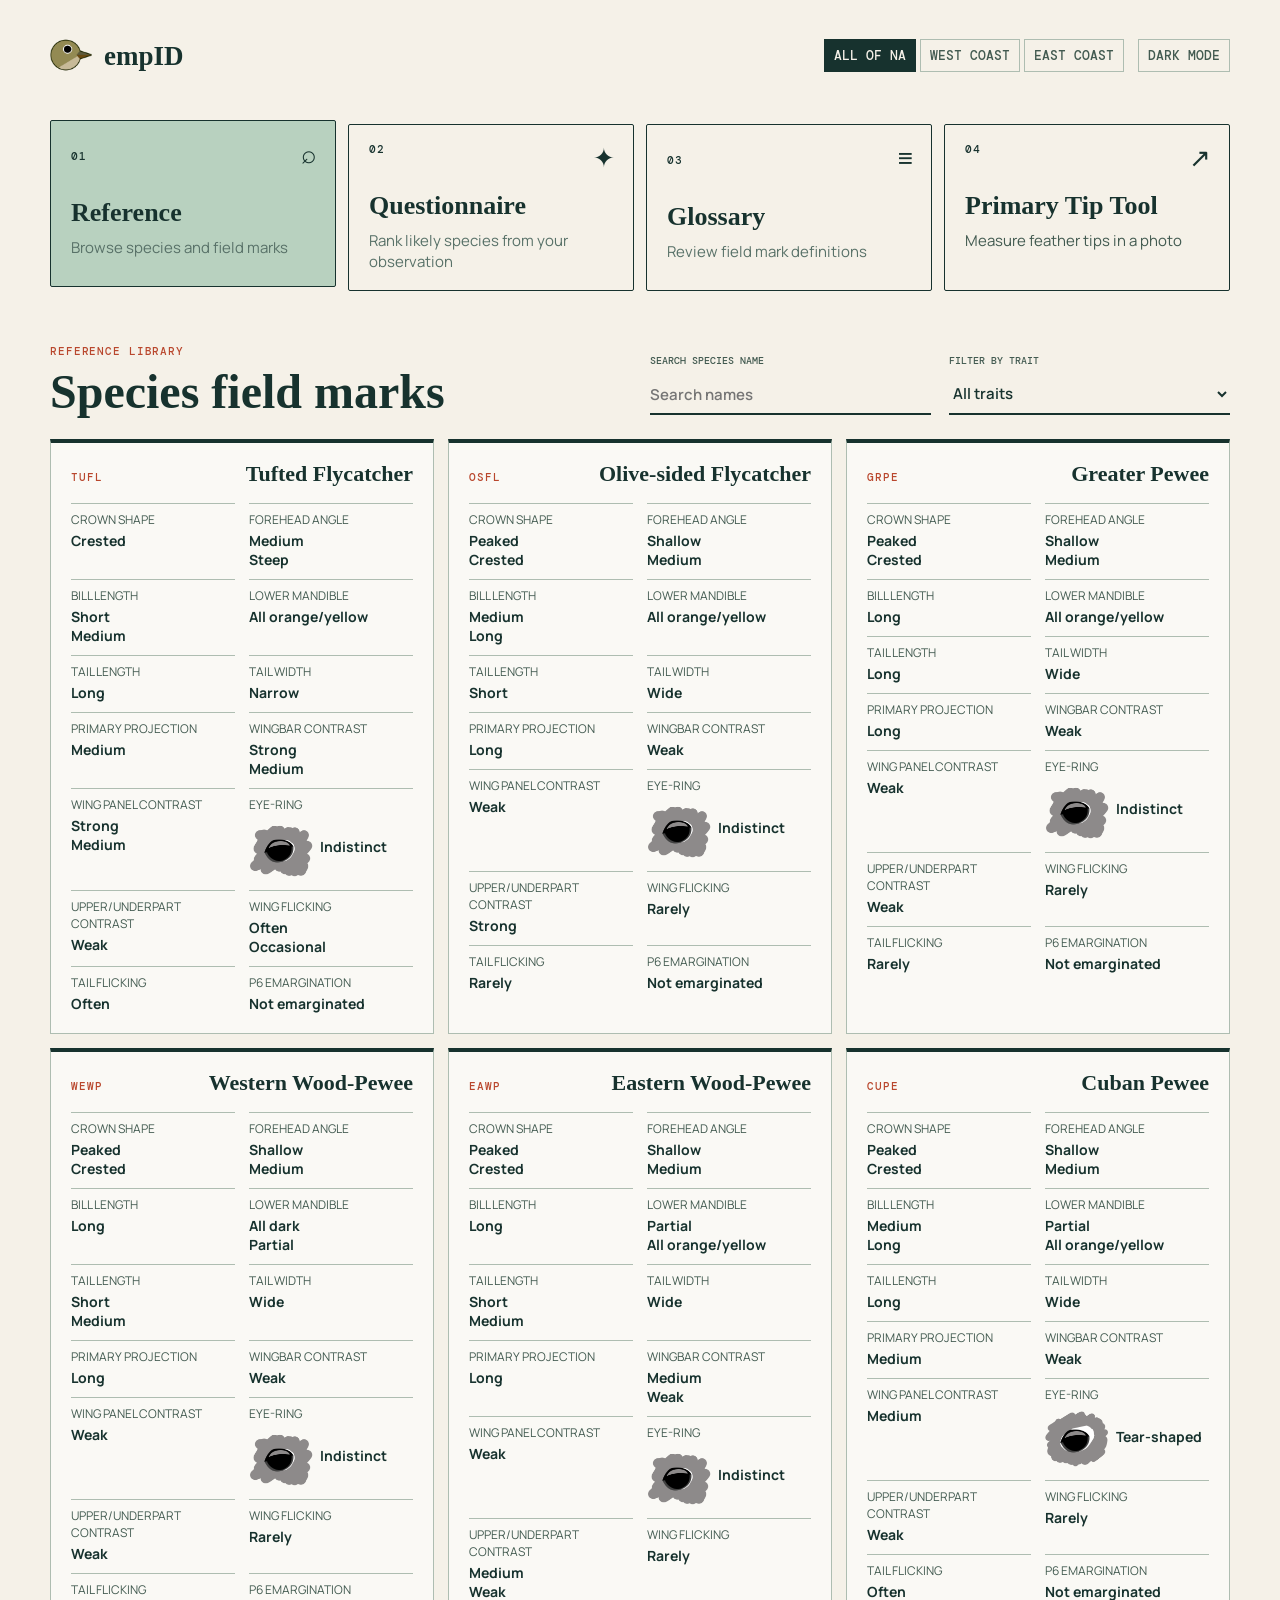
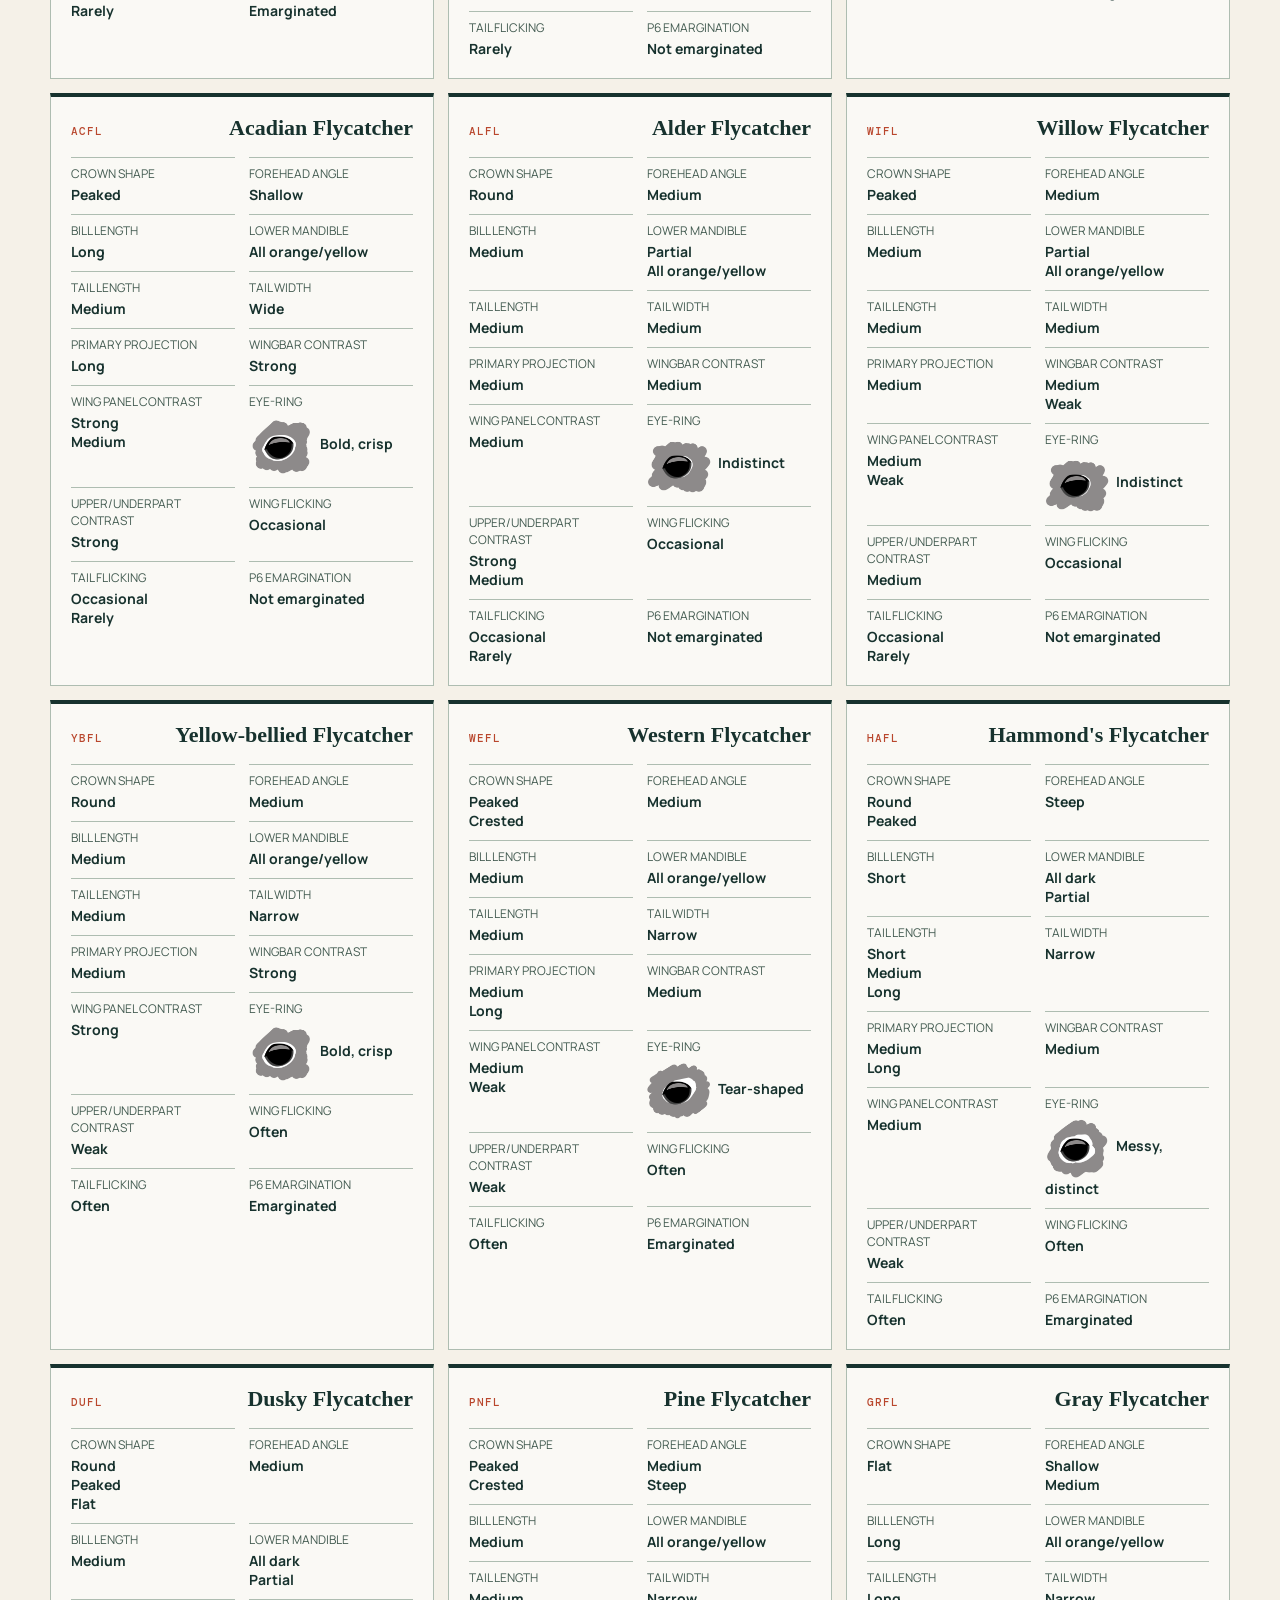
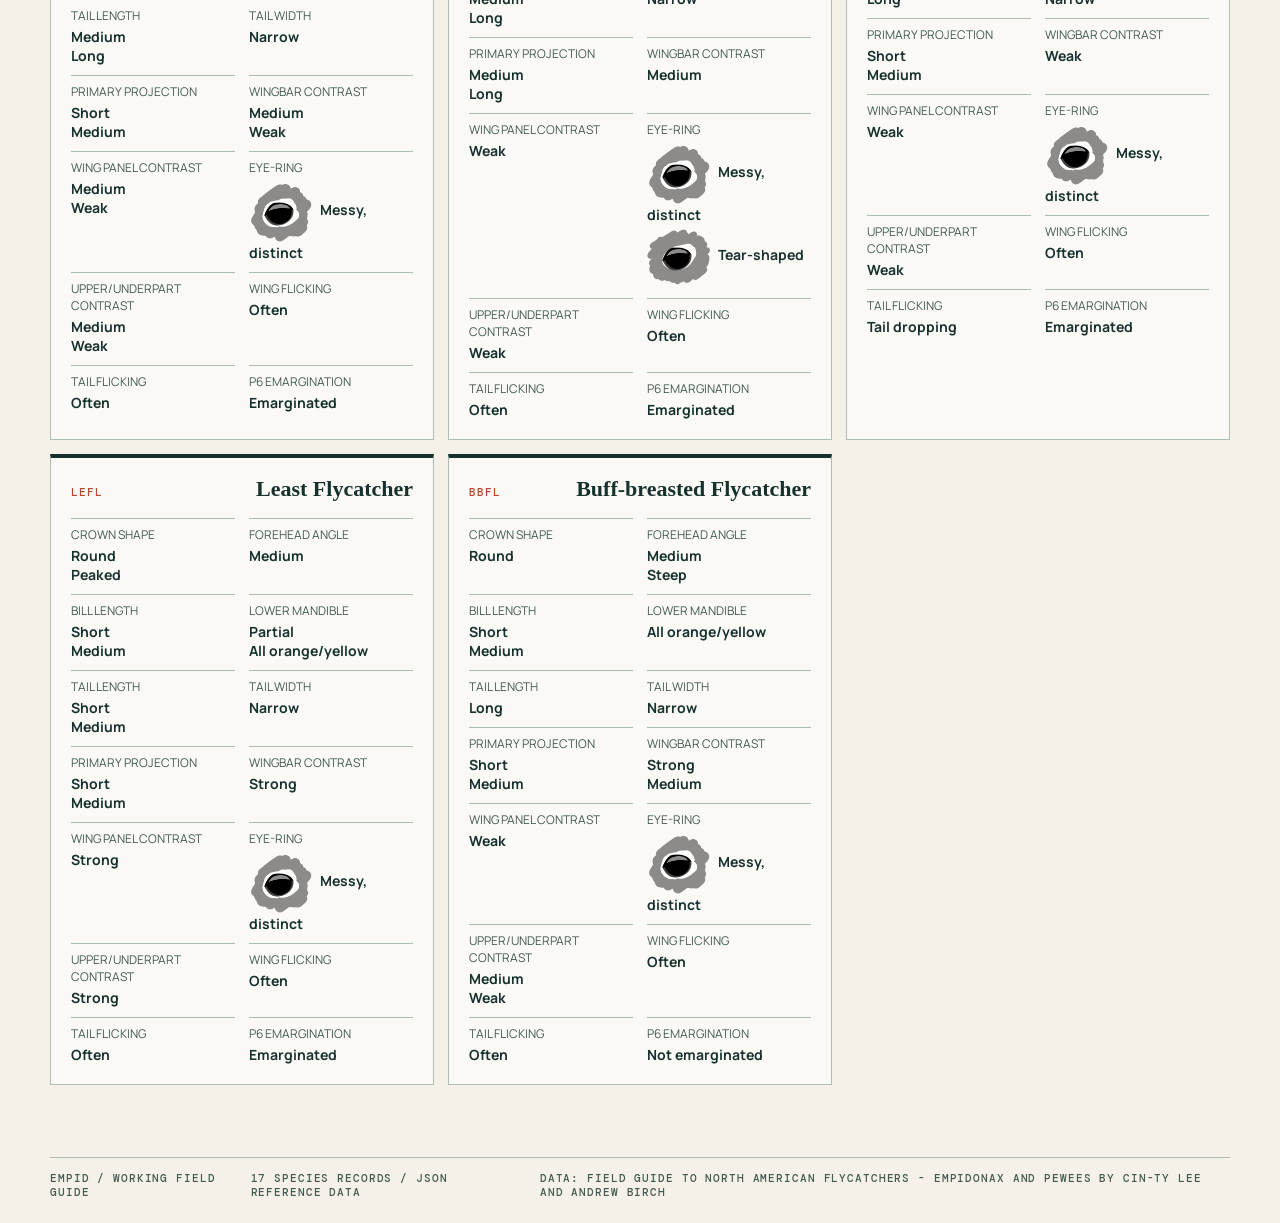
==== commit fd7f7c9c: "update wording" ====
--- a/index.html
+++ b/index.html
@@ -91,7 +91,7 @@
                         <img src="images/p6_diagram.png" alt="Sample primaries of a flycatcher showing P6 emargination">
                         <img class="p6-diagram-hover" src="images/p6_diagram_hover.png" alt="">
                     </button>
-                    <figcaption>Sample primaries of a flycatcher with emargination at P6. When possible, start counting at P9 as that will be the primary that is laterally the furthest when the wing is folded. Click the image to show the emarginated sections of the feathers.</figcaption>
+                    <figcaption>Sample primaries of a flycatcher with emargination at P6. When possible, start counting at P9 as that will be the most laterally exposed primary when the wing is folded. Click the image to show the emarginated sections of the feathers.</figcaption>
                 </figure>
             </div>
         </section>
--- a/css/index.css
+++ b/css/index.css
@@ -1,15 +1,15 @@
 @import url('https://fonts.googleapis.com/css2?family=DM+Mono:wght@400;500&family=Manrope:wght@400;600;700;800&display=swap');
 
-:root { --ink: #17322e; --muted: #425a50; --paper: #f5f1e8; --line: #aebdb1; --accent: #b9472d; --mint: #b8d1bf; --blue: #9bc5cc; --card: rgba(255,255,255,.58); --option-text: #53675e; --option-checked-bg: var(--ink); --option-checked-text: #fff; }
+:root { --ink: #17322e; --muted: #425a50; --paper: #f5f1e8; --line: #aebdb1; --accent: #b9472d; --mint: #b8d1bf; --blue: #9bc5cc; --card: rgba(255,255,255,.58); --option-text: #53675e; --option-surface: rgba(255,255,255,.68); --option-checked-bg: var(--ink); --option-checked-text: #fff; --action-description: #587168; }
 * { box-sizing: border-box; }
 html { min-width: 320px; background: var(--paper); }
-body { margin: 0; color: var(--ink); font-family: Manrope, sans-serif; font-size: 17px; background: var(--paper); }
-.dark-mode { --ink: #e8eee9; --muted: #b5c5bd; --paper: #18211f; --line: #53645d; --accent: #ef8c70; --mint: #315044; --blue: #315763; --card: rgba(39,55,50,.9); --option-text: #d7e4dc; --option-checked-bg: #ef8c70; --option-checked-text: #18211f; }
+body { margin: 0; color: var(--ink); font-family: Manrope, sans-serif; font-size: 18px; background: var(--paper); }
+.dark-mode { --ink: #e8eee9; --muted: #b5c5bd; --paper: #18211f; --line: #53645d; --accent: #ef8c70; --mint: #315044; --blue: #315763; --card: rgba(39,55,50,.9); --option-text: #d7e4dc; --option-surface: rgba(255,255,255,.1); --option-checked-bg: #ef8c70; --option-checked-text: #18211f; --action-description: #d2e0d8; }
 .shell { width: min(1180px, calc(100% - 48px)); margin: 0 auto; padding: 34px 0 24px; }
 .masthead { display: flex; align-items: center; gap: 12px; }
 .header-controls { display: flex; align-items: center; justify-content: flex-end; gap: 14px; margin-left: auto; }
 .region-toggle { display: flex; flex-wrap: wrap; gap: 4px; }
-.region-button, .dark-mode-toggle { border: 1px solid var(--line); padding: 7px 9px; background: transparent; color: var(--muted); cursor: pointer; font: 500 10px 'DM Mono', monospace; text-transform: uppercase; }
+.region-button, .dark-mode-toggle { border: 1px solid var(--line); padding: 7px 9px; background: transparent; color: var(--muted); cursor: pointer; font: 500 13px 'DM Mono', monospace; text-transform: uppercase; }
 .region-button:hover, .dark-mode-toggle:hover { color: var(--ink); border-color: var(--ink); }
 .region-button.active { background: var(--ink); color: var(--paper); border-color: var(--ink); }
 .brand-mark { width: 42px; height: 42px; flex-shrink: 0; }
@@ -31,11 +31,12 @@
 .dark-mode .action-card:hover { background: #263d35; }
 .dark-mode .action-card:nth-child(2):hover { background: #29464d; }
 .dark-mode .action-card:nth-child(3):hover { background: #513b38; }
+.dark-mode .action-card:nth-child(3).active { background: #6b3f39; }
 .dark-mode .action-card:nth-child(4):hover { background: #343a34; }
 .action-number { display: block; }
 .action-icon { position: absolute; top: 14px; right: 18px; font-size: 26px; }
 .action-title { display: block; margin-top: 35px; font: 800 26px Georgia, serif; }
-.action-description { display: block; margin-top: 9px; color: #587168; font-size: 15px; line-height: 1.4; }
+.action-description { display: block; margin-top: 9px; color: var(--action-description); font-size: 15px; line-height: 1.4; }
 .action-card:nth-child(4) .action-description { color: var(--muted); }
 .action-link { text-decoration: none; }
 .view-panel { min-height: 360px; }
@@ -68,12 +69,10 @@
 dt { color: var(--muted); font-size: 12px; text-transform: uppercase; }
 dd { margin: 3px 0 0; font-size: 14px; font-weight: 700; }
 .quiz-form { display: grid; grid-template-columns: repeat(3, 1fr); gap: 14px; }
-.quiz-question { min-width: 0; margin: 0; padding: 15px; border: 1px solid var(--line); }
-.dark-mode .quiz-question { background: rgba(255,255,255,.035); }
-.quiz-question legend { padding: 0 6px; font-weight: 800; font-size: 13px; }
+.quiz-question { min-width: 0; margin: 0; padding: 15px; border: 1px solid var(--line); }.quiz-question legend { padding: 0 6px; font-weight: 800; font-size: 13px; }
 .option-list { display: flex; flex-wrap: wrap; gap: 7px; }
 .option input { position: absolute; opacity: 0; }
-.option span { display: block; padding: 8px 10px; border: 1px solid var(--line); color: var(--option-text); font-size: 13px; cursor: pointer; }
+.option span { display: block; padding: 8px 10px; border: 1px solid var(--line); color: var(--ink); font-size: 13px; cursor: pointer; }
 .option .trait-image { width: 64px; height: 64px; margin: -3px 8px -10px 0; }
 .option input:checked + span { border-color: var(--option-checked-bg); background: var(--option-checked-bg); color: var(--option-checked-text); }
 .option input:focus-visible + span { outline: 2px solid var(--accent); outline-offset: 2px; }
@@ -90,4 +89,5 @@
 .top-result strong, .top-result .result-score { color: var(--accent); }
 .empty-state { color: var(--muted); }
 footer { display: flex; justify-content: space-between; gap: 16px; margin-top: 72px; padding-top: 14px; border-top: 1px solid var(--line); color: var(--muted); }
-@media (max-width: 760px) { .shell { width: min(100% - 28px, 600px); padding-top: 22px; } .masthead { flex-wrap: wrap; } .header-controls { flex: 1 1 100%; margin-left: 54px; justify-content: flex-start; } .main-actions, .species-grid, .quiz-form { grid-template-columns: 1fr; } .main-actions { margin: 36px 0 40px; } .action-card { min-height: 112px; } .action-title { margin-top: 22px; font-size: 24px; } .panel-heading { align-items: start; flex-direction: column; } .reference-filters { grid-template-columns: 1fr; gap: 14px; } .search-field { width: 100%; } .result-row { grid-template-columns: 28px 1fr 70px; gap: 10px; } .result-bar { grid-column: 2 / 4; grid-row: 2; } .result-score { grid-column: 3; grid-row: 1; } footer { margin-top: 45px; flex-direction: column; gap: 7px; } }
+@media (max-width: 760px) { .shell { width: min(100% - 28px, 600px); padding-top: 22px; } .masthead { flex-wrap: wrap; } .header-controls { flex: 1 1 100%; width: 100%; margin-left: 0; justify-content: space-between; } .region-toggle { flex: 1; } .region-button { flex: 1; } .main-actions, .species-grid, .quiz-form { grid-template-columns: 1fr; } .main-actions { margin: 36px 0 40px; } .action-card { min-height: 112px; } .action-title { margin-top: 22px; font-size: 24px; } .panel-heading { align-items: start; flex-direction: column; } .reference-filters { grid-template-columns: 1fr; gap: 14px; } .search-field { width: 100%; } .species-card-top { align-items: flex-start; flex-direction: column; gap: 6px; } .result-row { grid-template-columns: 28px 1fr 70px; gap: 10px; } .result-bar { grid-column: 2 / 4; grid-row: 2; } .result-score { grid-column: 3; grid-row: 1; } footer { margin-top: 45px; flex-direction: column; gap: 7px; } }
+@media (max-width: 430px) { .header-controls { align-items: flex-start; flex-direction: column; gap: 8px; } .region-toggle { width: 100%; } .dark-mode-toggle { align-self: flex-start; } }
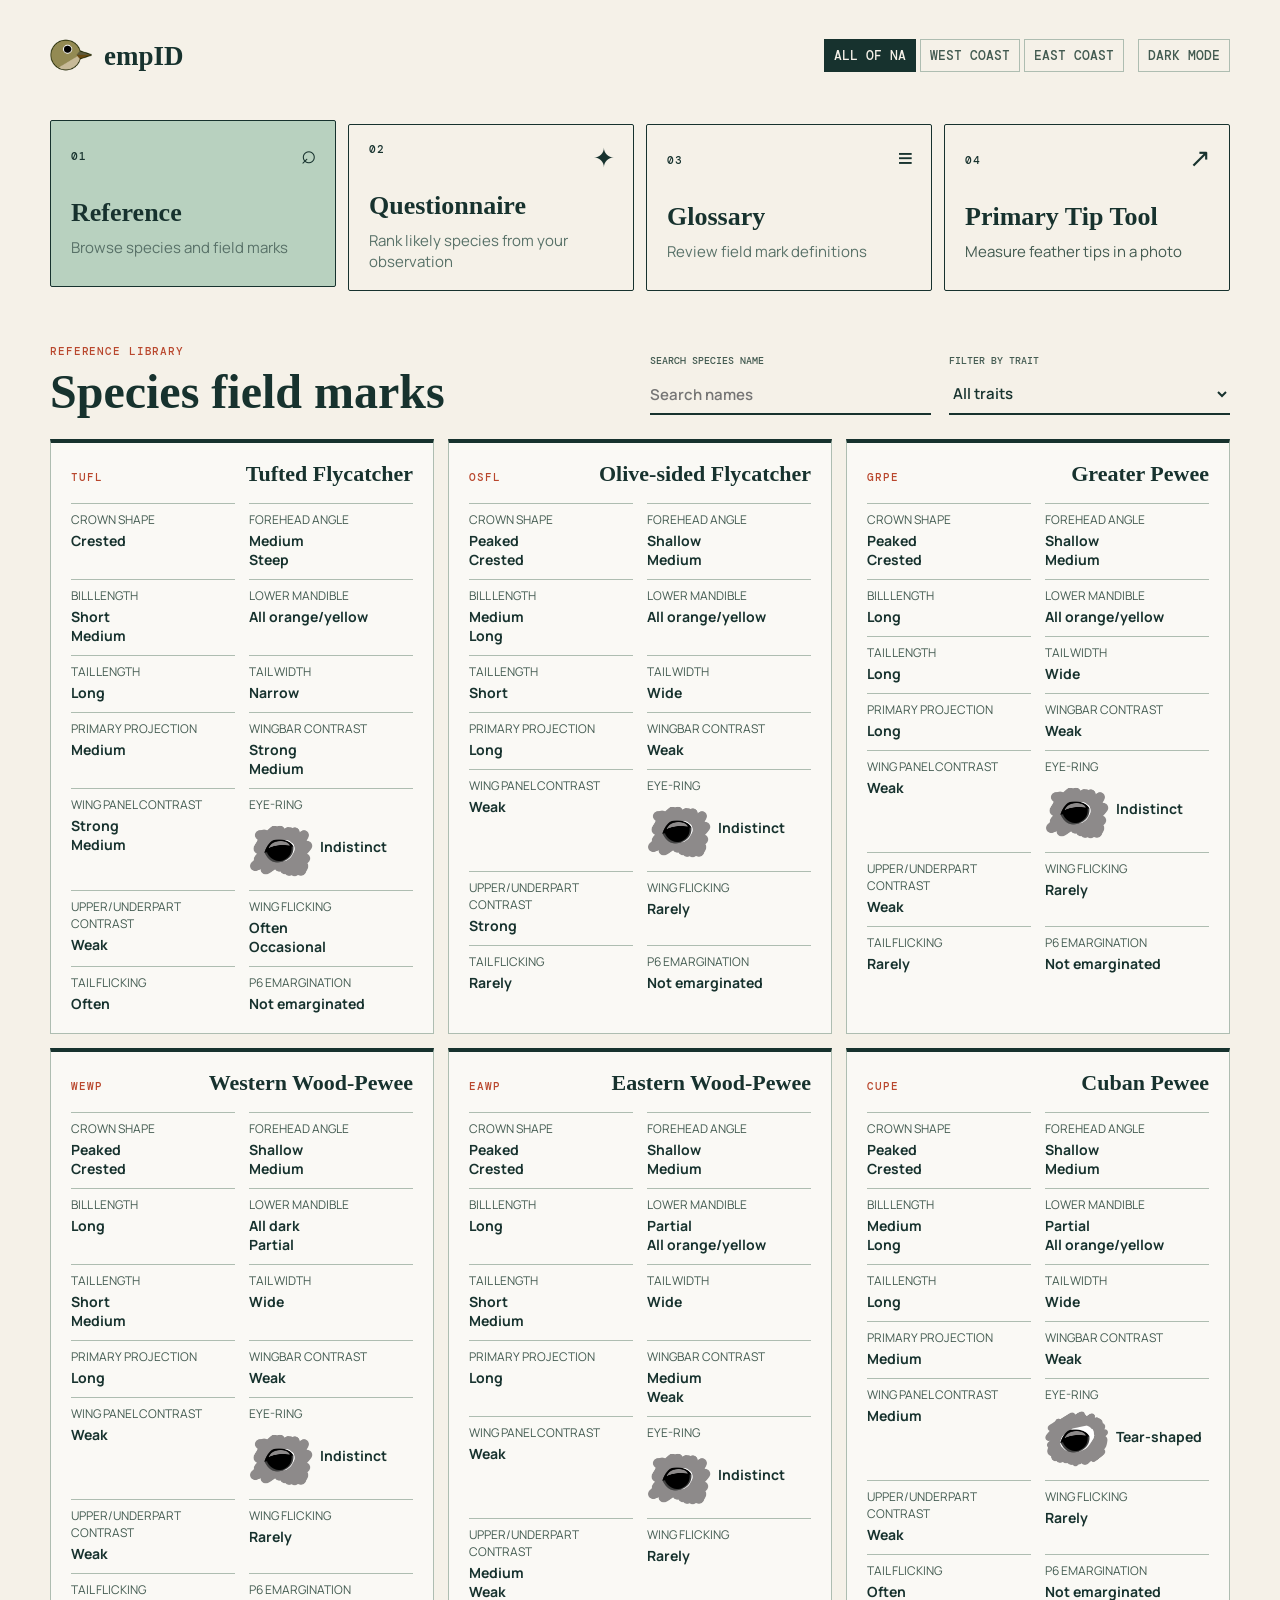
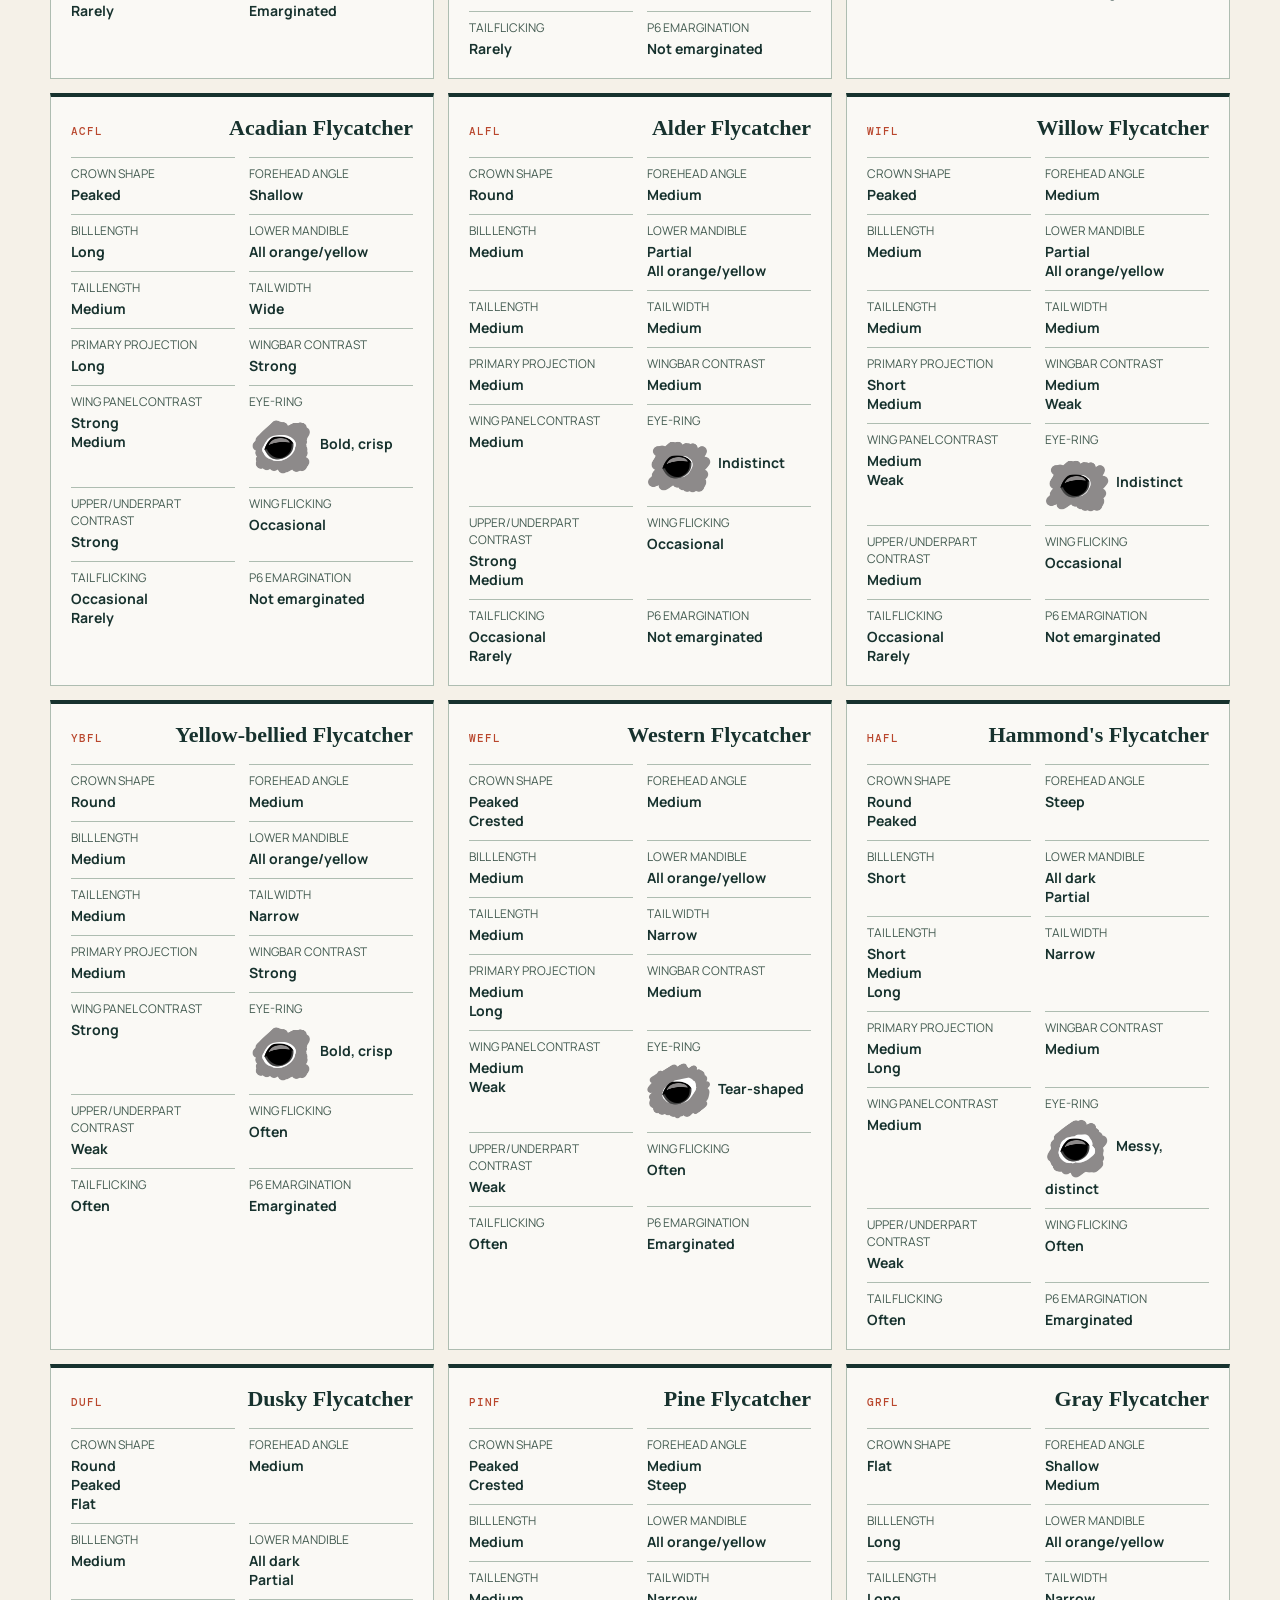
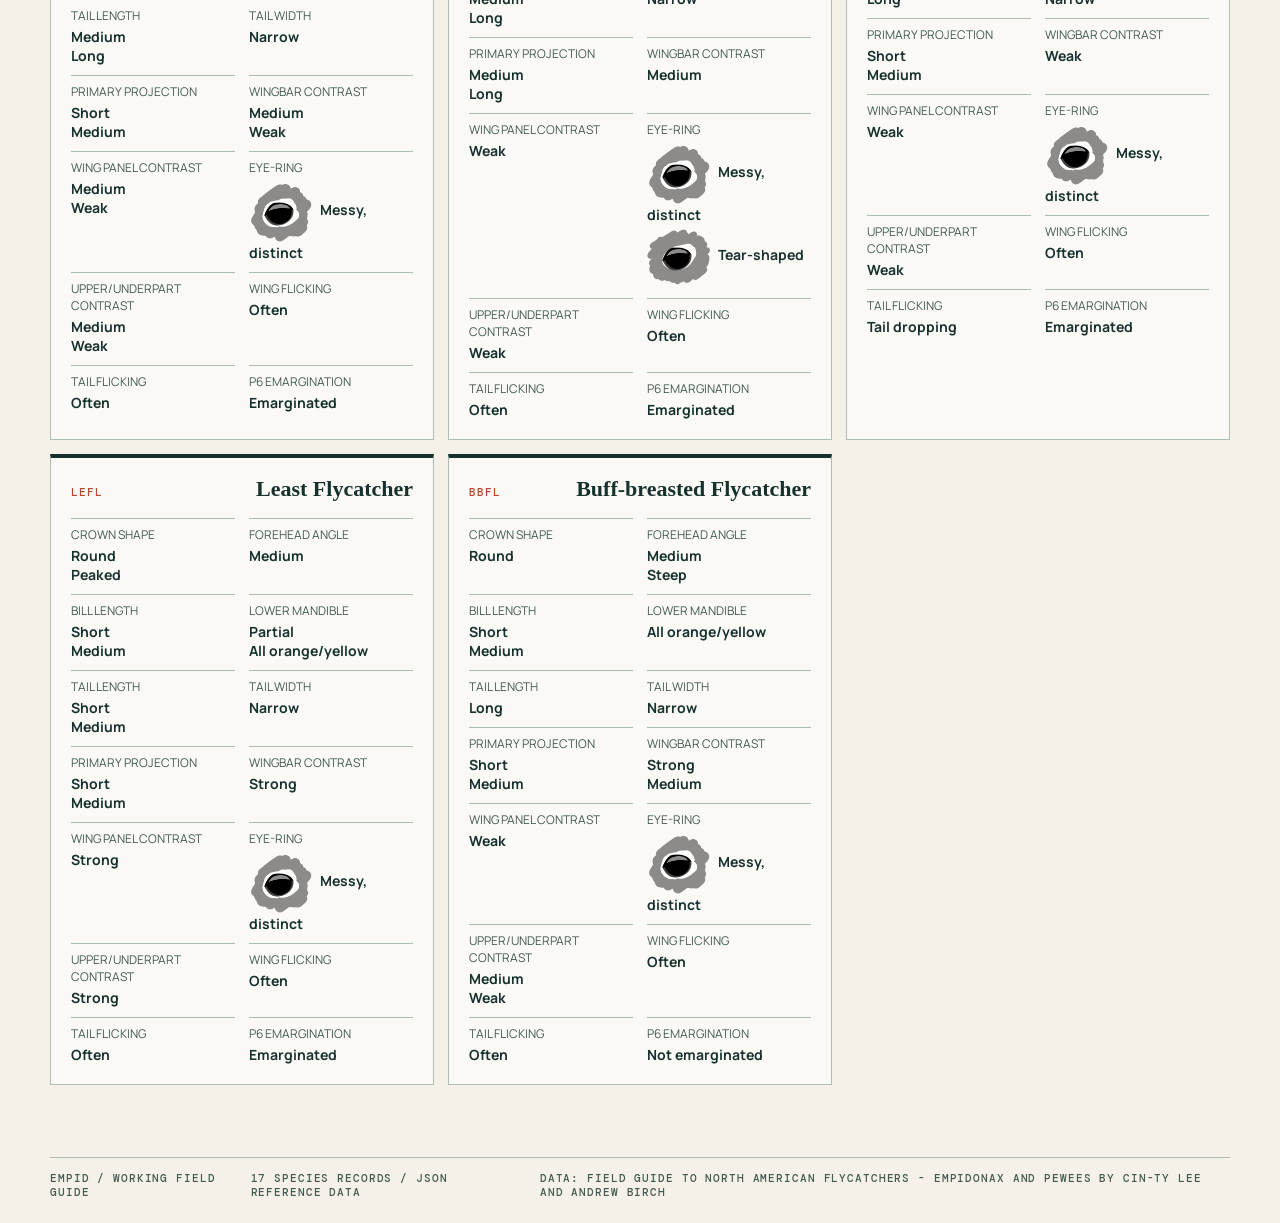
==== commit 021232c7: "add ptip tool to main page" ====
--- a/index.html
+++ b/index.html
@@ -7,6 +7,7 @@
     <title>empID | Empidonax helper tool</title>
     <link rel="icon" type="image/svg+xml" href="favicon.svg">
     <link rel="stylesheet" href="css/index.css">
+    <link rel="stylesheet" href="css/ptip.css">
 </head>
 <body>
     <main class="shell">
@@ -46,12 +47,12 @@
                 <span class="action-title">Glossary</span>
                 <span class="action-description">Review field mark definitions</span>
             </button>
-            <a class="action-card action-link" href="ptip.html" target="_blank" rel="noopener noreferrer" aria-label="Open Primary Tip Tool in a new tab">
+            <button class="action-card" type="button" id="open-ptip" aria-label="Open Primary Tip Tool">
                 <span class="action-number">04</span>
                 <span class="action-icon" aria-hidden="true">&#x2197;&#xFE0E;</span>
                 <span class="action-title">Primary Tip Tool</span>
                 <span class="action-description">Measure feather tips in a photo</span>
-            </a>
+            </button>
         </nav>
 
         <section id="reference-view" class="view-panel" data-panel="reference" aria-labelledby="reference-title">
@@ -119,6 +120,90 @@
             <span id="data-source"></span>
         </footer>
     </main>
+
+    <div class="ptip-tool" id="ptipTool">
+        <main class="tool-shell">
+            <section class="workspace" id="workspace" aria-label="Primary tip measurement workspace">
+                <button id="backToReference" type="button" title="Back to reference" aria-label="Back to reference">
+                    <span class="toolbar-icon" aria-hidden="true">&times;</span>
+                </button>
+                <div class="upload-state" id="uploadState">
+                    <label class="upload-card" id="uploadCard" for="imageInput">
+                        <span class="upload-icon" aria-hidden="true">
+                            <svg viewBox="0 0 24 24"><path d="M12 16V4"></path><path d="m7 9 5-5 5 5"></path><path d="M5 20h14"></path></svg>
+                        </span>
+                        <span class="kicker">Start with a photograph</span>
+                        <h2>Drop an image</h2>
+                        <p>Choose a wing photograph from your device. The image stays in this browser tab and is never uploaded.</p>
+                        <input id="imageInput" type="file" accept="image/*">
+                    </label>
+                </div>
+
+                <div class="canvas-state hidden" id="canvasState">
+                    <div class="image-stage" id="imageStage">
+                        <img id="photo" alt="Uploaded wing photograph">
+                    </div>
+                    <svg id="vectorLayer" aria-label="Placed primary vector">
+                        <defs>
+                            <marker id="vectorArrow" markerWidth="12" markerHeight="10" refX="10" refY="5" orient="auto" markerUnits="userSpaceOnUse" viewBox="0 0 12 10" preserveAspectRatio="xMidYMid meet">
+                                <path d="M0,0 L12,5 L0,10 Z" fill="var(--tool-red)"></path>
+                            </marker>
+                        </defs>
+                    </svg>
+                    <div class="workspace-toolbar" id="toolbar" aria-label="Image tools">
+                        <button id="createVector" class="setup-tool" type="button" draggable="true" aria-pressed="false" title="Create a vector">
+                            <span class="toolbar-icon" aria-hidden="true">↗</span><span class="toolbar-label">Create vector</span>
+                        </button>
+                        <button id="panImage" class="setup-tool hidden" type="button" aria-pressed="false" title="Pan the image">
+                            <span class="toolbar-icon" aria-hidden="true">✥</span><span class="toolbar-label">Pan</span>
+                        </button>
+                        <button id="confirmVector" class="setup-tool" type="button" title="Confirm vector">
+                            <span class="toolbar-icon" aria-hidden="true">✓</span><span class="toolbar-label">Confirm vector</span>
+                        </button>
+                        <button id="resetVector" class="setup-tool hidden" type="button" title="Remove the vector and start over">
+                            <span class="toolbar-icon" aria-hidden="true">×</span><span class="toolbar-label">Reset vector</span>
+                        </button>
+                        <button id="reuploadImage" class="setup-tool" type="button" title="Replace the current image">
+                            <span class="toolbar-icon" aria-hidden="true">↻</span><span class="toolbar-label">Reupload</span>
+                        </button>
+                        <button id="zoomOut" class="zoom-control setup-tool" type="button" title="Zoom out">
+                            <span class="toolbar-icon" aria-hidden="true">−</span><span class="toolbar-label">Zoom out</span>
+                        </button>
+                        <span class="zoom-label zoom-control setup-tool" id="zoomLabel">100%</span>
+                        <button id="zoomIn" class="zoom-control setup-tool" type="button" title="Zoom in">
+                            <span class="toolbar-icon" aria-hidden="true">+</span><span class="toolbar-label">Zoom in</span>
+                        </button>
+                        <button id="resetTips" class="post-confirm" type="button" title="Delete all plotted feather tips">
+                            <span class="toolbar-icon" aria-hidden="true">×</span><span class="toolbar-label">Reset tips</span>
+                        </button>
+                        <button id="backToVector" class="post-confirm" type="button" title="Back to vector setup" aria-label="Back to vector setup">
+                            <span class="toolbar-icon" aria-hidden="true">←</span><span class="toolbar-label">Back to vector</span>
+                        </button>
+                        <div class="separator" aria-hidden="true"></div>
+                        <span class="status" id="toolStatus" aria-live="polite">Ready to place a vector.</span>
+                    </div>
+                    <p class="helper" id="helperText">Choose Create vector, then click or tap once on the wing to place a horizontal vector.</p>
+                    <section class="ratio-panel" id="ratioPanel" aria-live="polite">
+                        <h3>Likely primary ratios</h3>
+                        <div class="ratio-controls" role="group" aria-label="Filter reference species by region">
+                            <button id="ptipRegionAll" type="button" aria-pressed="true">All of NA</button>
+                            <button id="ptipRegionWest" type="button" aria-pressed="false">West Coast</button>
+                            <button id="ptipRegionEast" type="button" aria-pressed="false">East Coast</button>
+                        </div>
+                        <p id="ratioSummary">Place at least five feather tips to compare p7-p6, p6-p5, and p5-p4.</p>
+                        <div class="ratio-controls" role="group" aria-label="Furthest primary ranking">
+                            <button id="rankAuto" type="button" aria-pressed="true">Auto</button>
+                            <button id="rankP8" type="button" aria-pressed="false">Force P8 last</button>
+                            <button id="rankP7" type="button" aria-pressed="false">Force P7 last</button>
+                        </div>
+                        <div id="ratioResults"></div>
+                    </section>
+                </div>
+            </section>
+        </main>
+    </div>
+
     <script src="js/index.js"></script>
+    <script src="js/ptip.js"></script>
 </body>
 </html>
--- a/css/ptip.css
+++ b/css/ptip.css
@@ -0,0 +1,80 @@
+:root {
+    --workspace: #e8eee8;
+    --workspace-grid: rgba(23, 50, 46, .08);
+    --tool-blue: #9bc5cc;
+    --tool-red: #e0005a;
+}
+
+body.ptip-open { overflow: hidden; }
+.ptip-tool { position: fixed; inset: 0; z-index: 1000; display: none; touch-action: manipulation; background: var(--paper); user-select: none; -webkit-user-select: none; -webkit-touch-callout: none; }
+.ptip-tool.open { display: block; }
+.ptip-tool .tool-shell { width: 100%; height: 100%; margin: 0; padding: 0; }
+.ptip-tool .tool-header, .ptip-tool footer { display: none; }
+.ptip-tool .workspace { position: absolute; inset: 0; width: 100%; height: 100%; margin: 0; overflow: hidden; border: 0; background-color: var(--workspace); background-image: linear-gradient(var(--workspace-grid) 1px, transparent 1px), linear-gradient(90deg, var(--workspace-grid) 1px, transparent 1px); background-size: 32px 32px; }
+.ptip-tool .upload-state { display: grid; place-items: center; min-height: inherit; padding: 40px 20px; }
+.ptip-tool .upload-card { display: grid; justify-items: center; gap: 14px; width: min(440px, 100%); padding: 34px; border: 1px dashed var(--ink); background: rgba(245, 241, 232, .72); text-align: center; cursor: pointer; transition: background .2s, transform .2s; }
+.ptip-tool .upload-card:hover, .ptip-tool .upload-card.is-dragging { background: #dcebef; transform: translateY(-3px); }
+.ptip-tool .upload-card:focus-within { outline: 2px solid var(--accent); outline-offset: 4px; }
+.ptip-tool .upload-icon { display: grid; place-items: center; width: 104px; height: 104px; border: 1px solid var(--ink); border-radius: 50%; color: var(--ink); }
+.ptip-tool .upload-icon svg { width: 54px; height: 54px; fill: none; stroke: currentColor; stroke-linecap: round; stroke-linejoin: round; stroke-width: 1.25; }
+.ptip-tool .upload-card h2 { font-size: clamp(30px, 5vw, 48px); }
+.ptip-tool .upload-card p { max-width: 310px; margin: 0; color: var(--muted); font-size: 14px; line-height: 1.5; }
+.ptip-tool .upload-card input { position: absolute; width: 1px; height: 1px; opacity: 0; }
+.ptip-tool .canvas-state { position: absolute; inset: 0; }
+.ptip-tool .canvas-state.hidden, .ptip-tool .upload-state.hidden { display: none; }
+.ptip-tool .image-stage { position: absolute; inset: 0; transform-origin: 0 0; touch-action: none; }
+.ptip-tool #photo { display: block; width: 100%; height: 100%; object-fit: contain; }
+.ptip-tool .image-stage.is-panning { cursor: grab; }
+.ptip-tool .image-stage.is-panning:active { cursor: grabbing; }
+.ptip-tool .workspace-toolbar { position: absolute; top: 16px; left: 16px; z-index: 3; display: flex; align-items: center; flex-wrap: wrap; gap: 7px; max-width: calc(100% - 32px); padding: 7px; border: 1px solid var(--ink); background: rgba(245, 241, 232, .94); box-shadow: 5px 5px 0 rgba(23, 50, 46, .12); }
+.ptip-tool .workspace-toolbar button { min-width: 78px; min-height: 58px; border: 1px solid var(--ink); border-radius: 0; background: var(--tool-blue); color: var(--ink); font-family: inherit; }
+.ptip-tool .workspace-toolbar button:hover, .ptip-tool .workspace-toolbar button.active { background: var(--ink); color: var(--paper); }
+.ptip-tool .workspace-toolbar button:active { cursor: grabbing; }
+.ptip-tool .toolbar-icon { display: block; font: 24px/1 Georgia, serif; }
+.ptip-tool .toolbar-label { display: block; margin-top: 5px; font: 500 10px/1.1 'DM Mono', monospace; text-transform: uppercase; }
+.ptip-tool .workspace-toolbar .separator { height: 38px; background: var(--line); }
+.ptip-tool .workspace-toolbar .status { min-width: 180px; padding: 0 7px; color: var(--muted); font: 500 11px/1.35 'DM Mono', monospace; text-transform: uppercase; }
+.ptip-tool .workspace-toolbar button:disabled { cursor: not-allowed; opacity: .45; }
+.ptip-tool .post-confirm { display: none; }
+.ptip-tool .confirmed .setup-tool { display: none; }
+.ptip-tool .confirmed .post-confirm { display: inline-flex; }
+.ptip-tool #vectorLayer { position: absolute; inset: 0; z-index: 2; width: 100%; height: 100%; touch-action: none; }
+.ptip-tool .vector-line { stroke: var(--tool-red); stroke-width: 3; fill: none; marker-end: url(#vectorArrow); cursor: grab; }
+.ptip-tool .vector-line:active { cursor: grabbing; }
+.ptip-tool .vector-chord-hit { stroke: transparent; stroke-width: 24; fill: none; pointer-events: all; cursor: grab; }
+.ptip-tool .vector-chord-hit:active { cursor: grabbing; }
+.ptip-tool .vector-handle { fill: var(--paper); stroke: var(--tool-red); stroke-width: 3; cursor: grab; pointer-events: none; }
+.ptip-tool .vector-handle:active { cursor: grabbing; }
+.ptip-tool .vector-hit { fill: transparent; stroke: transparent; stroke-width: 0; cursor: grab; pointer-events: all; }
+.ptip-tool .vector-hit:active { cursor: grabbing; }
+.ptip-tool .tip-line { stroke: var(--tool-red); stroke-width: 2; stroke-dasharray: 5 5; vector-effect: non-scaling-stroke; }
+.ptip-tool .tip-dot { fill: var(--tool-red); stroke: var(--paper); stroke-width: 2; vector-effect: non-scaling-stroke; pointer-events: none; }
+.ptip-tool .tip-hit { fill: transparent; stroke: transparent; cursor: grab; }
+.ptip-tool .tip-hit:active { cursor: grabbing; }
+.ptip-tool .confirmed .vector-hit, .ptip-tool .confirmed .vector-chord-hit { display: none; }
+.ptip-tool .ratio-panel { position: absolute; bottom: 16px; left: 16px; z-index: 3; display: none; width: min(310px, calc(100% - 32px)); max-height: 240px; overflow: auto; padding: 12px; border: 1px solid var(--ink); background: rgba(245, 241, 232, .95); box-shadow: 5px 5px 0 rgba(23, 50, 46, .12); }
+.ptip-tool .confirmed .ratio-panel { display: block; }
+.ptip-tool .ratio-panel h3 { margin: 0 0 5px; font: 800 18px Georgia, serif; }
+.ptip-tool .ratio-panel p { margin: 0 0 9px; color: var(--muted); font-size: 11px; line-height: 1.35; }
+.ptip-tool .ratio-controls { display: flex; gap: 5px; margin-bottom: 8px; }
+.ptip-tool .ratio-controls button { padding: 5px 7px; border: 1px solid var(--ink); border-radius: 0; background: transparent; color: var(--ink); font: 500 10px 'DM Mono', monospace; text-transform: uppercase; }
+.ptip-tool .ratio-controls button[aria-pressed="true"] { background: var(--ink); color: var(--paper); }
+.ptip-tool .ratio-row { display: grid; grid-template-columns: 25px 1fr 58px; gap: 7px; align-items: baseline; padding: 6px 0 6px 8px; border-top: 1px solid var(--line); border-left: 4px solid var(--match-color, var(--line)); font-size: 12px; }
+.ptip-tool .ratio-row strong { color: var(--tool-red); font: 500 10px 'DM Mono', monospace; }
+.ptip-tool .ratio-row span:last-child { color: var(--muted); font: 500 10px 'DM Mono', monospace; text-align: right; }
+.ptip-tool .helper { position: absolute; right: 16px; bottom: 14px; max-width: 280px; padding: 10px 12px; border-left: 3px solid var(--tool-red); background: rgba(245, 241, 232, .9); color: var(--muted); font-size: 12px; line-height: 1.4; }
+.ptip-tool #backToVector { order: -1; background: #ffd23f; color: var(--ink); border-color: var(--ink); box-shadow: 4px 4px 0 var(--ink); }
+.ptip-tool #backToReference { position: absolute; top: 16px; right: 16px; z-index: 4; display: inline-flex; align-items: center; justify-content: center; width: 44px; height: 44px; padding: 0; border: 1px solid var(--ink); border-radius: 0; background: rgba(245, 241, 232, .94); color: var(--tool-red); font-family: inherit; box-shadow: 5px 5px 0 rgba(23, 50, 46, .12); }
+.ptip-tool #backToReference .toolbar-icon { font: 28px/1 Georgia, serif; color: var(--tool-red); }
+.ptip-tool #backToReference:hover { background: var(--tool-red); color: var(--paper); }
+.ptip-tool #backToReference:hover .toolbar-icon { color: var(--paper); }
+@media (max-width: 640px) {
+    .ptip-tool .workspace-toolbar { top: 10px; left: 10px; right: 58px; }
+    .ptip-tool .workspace-toolbar .status { min-width: 0; flex: 1; }
+    .ptip-tool .workspace-toolbar button { min-width: 70px; touch-action: none; }
+    .ptip-tool .workspace-toolbar .zoom-control { display: none; }
+    .ptip-tool .helper { right: 10px; bottom: 10px; max-width: calc(100% - 20px); }
+    .ptip-tool .confirmed .helper { top: 84px; right: 10px; bottom: auto; left: 10px; max-width: none; }
+    .ptip-tool .confirmed .ratio-panel { bottom: 10px; max-height: 34dvh; }
+    .ptip-tool #backToReference { top: 10px; right: 10px; width: 40px; height: 40px; }
+}
